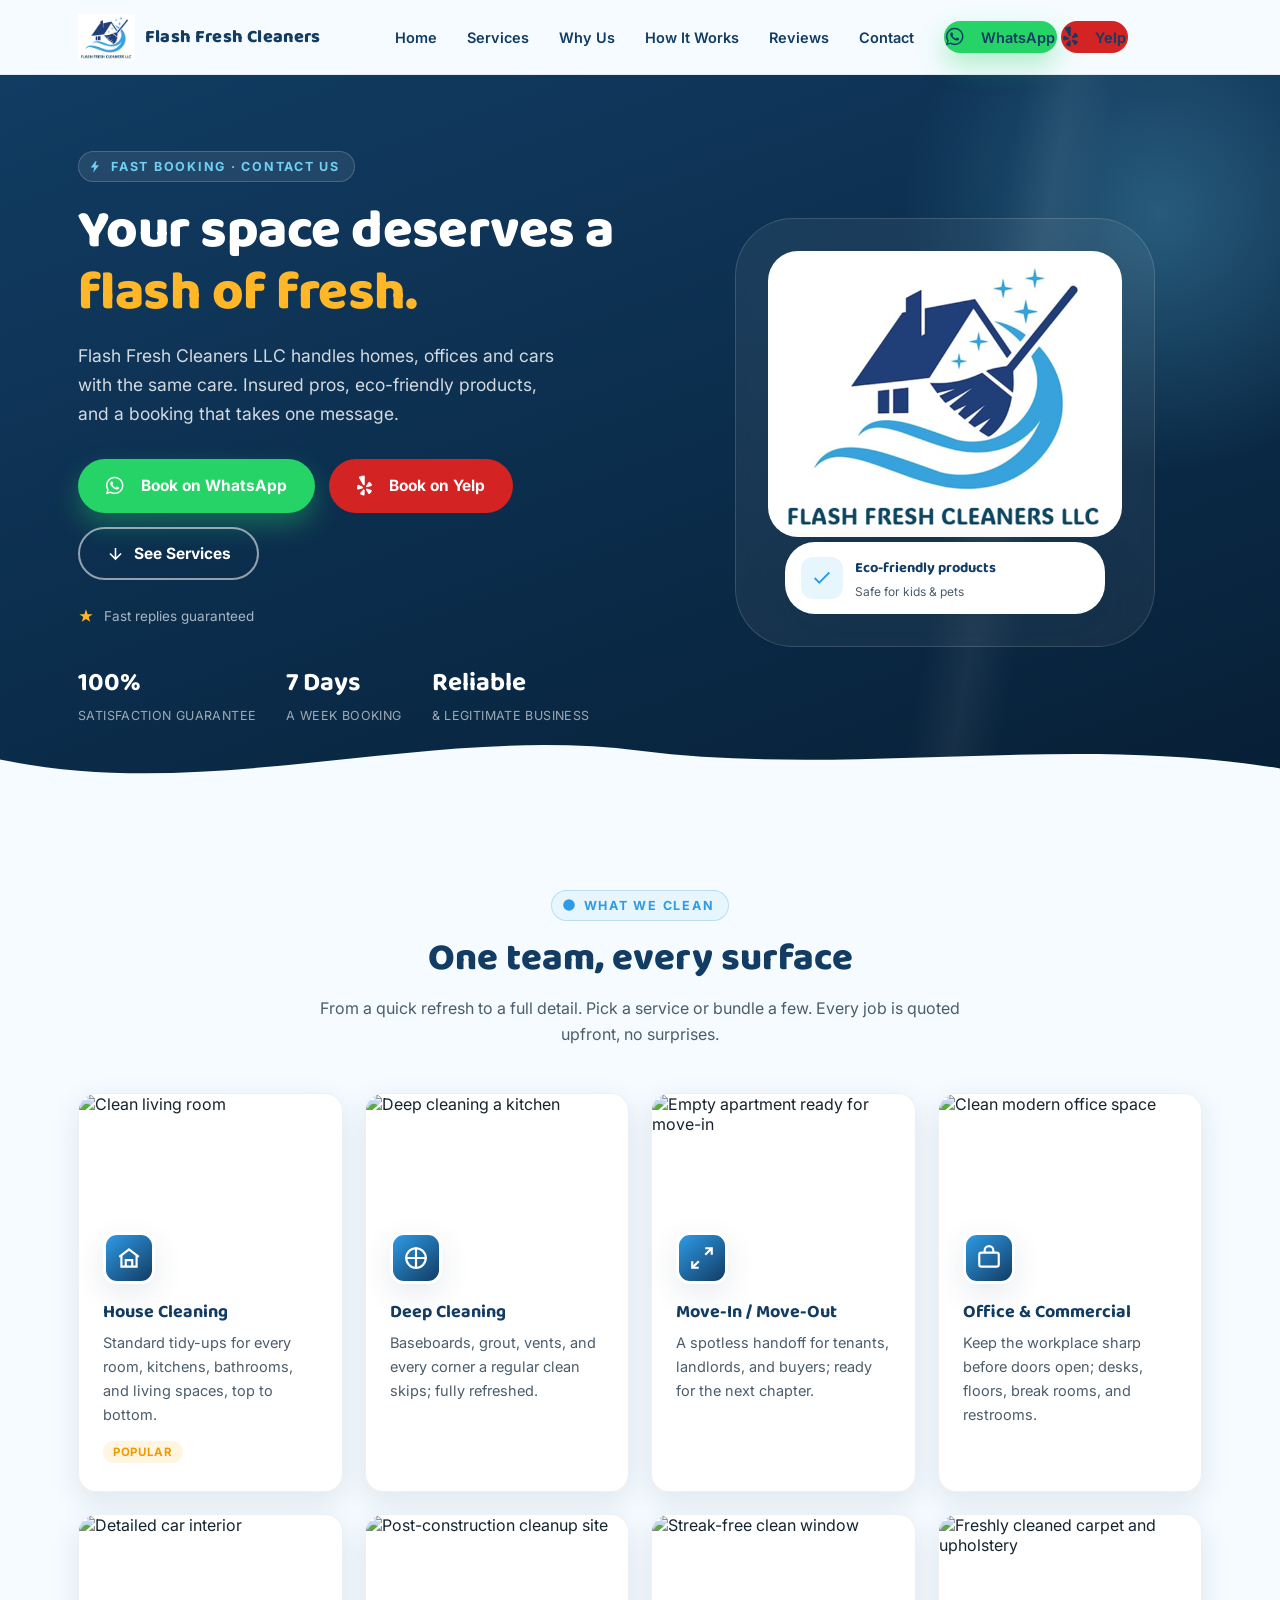
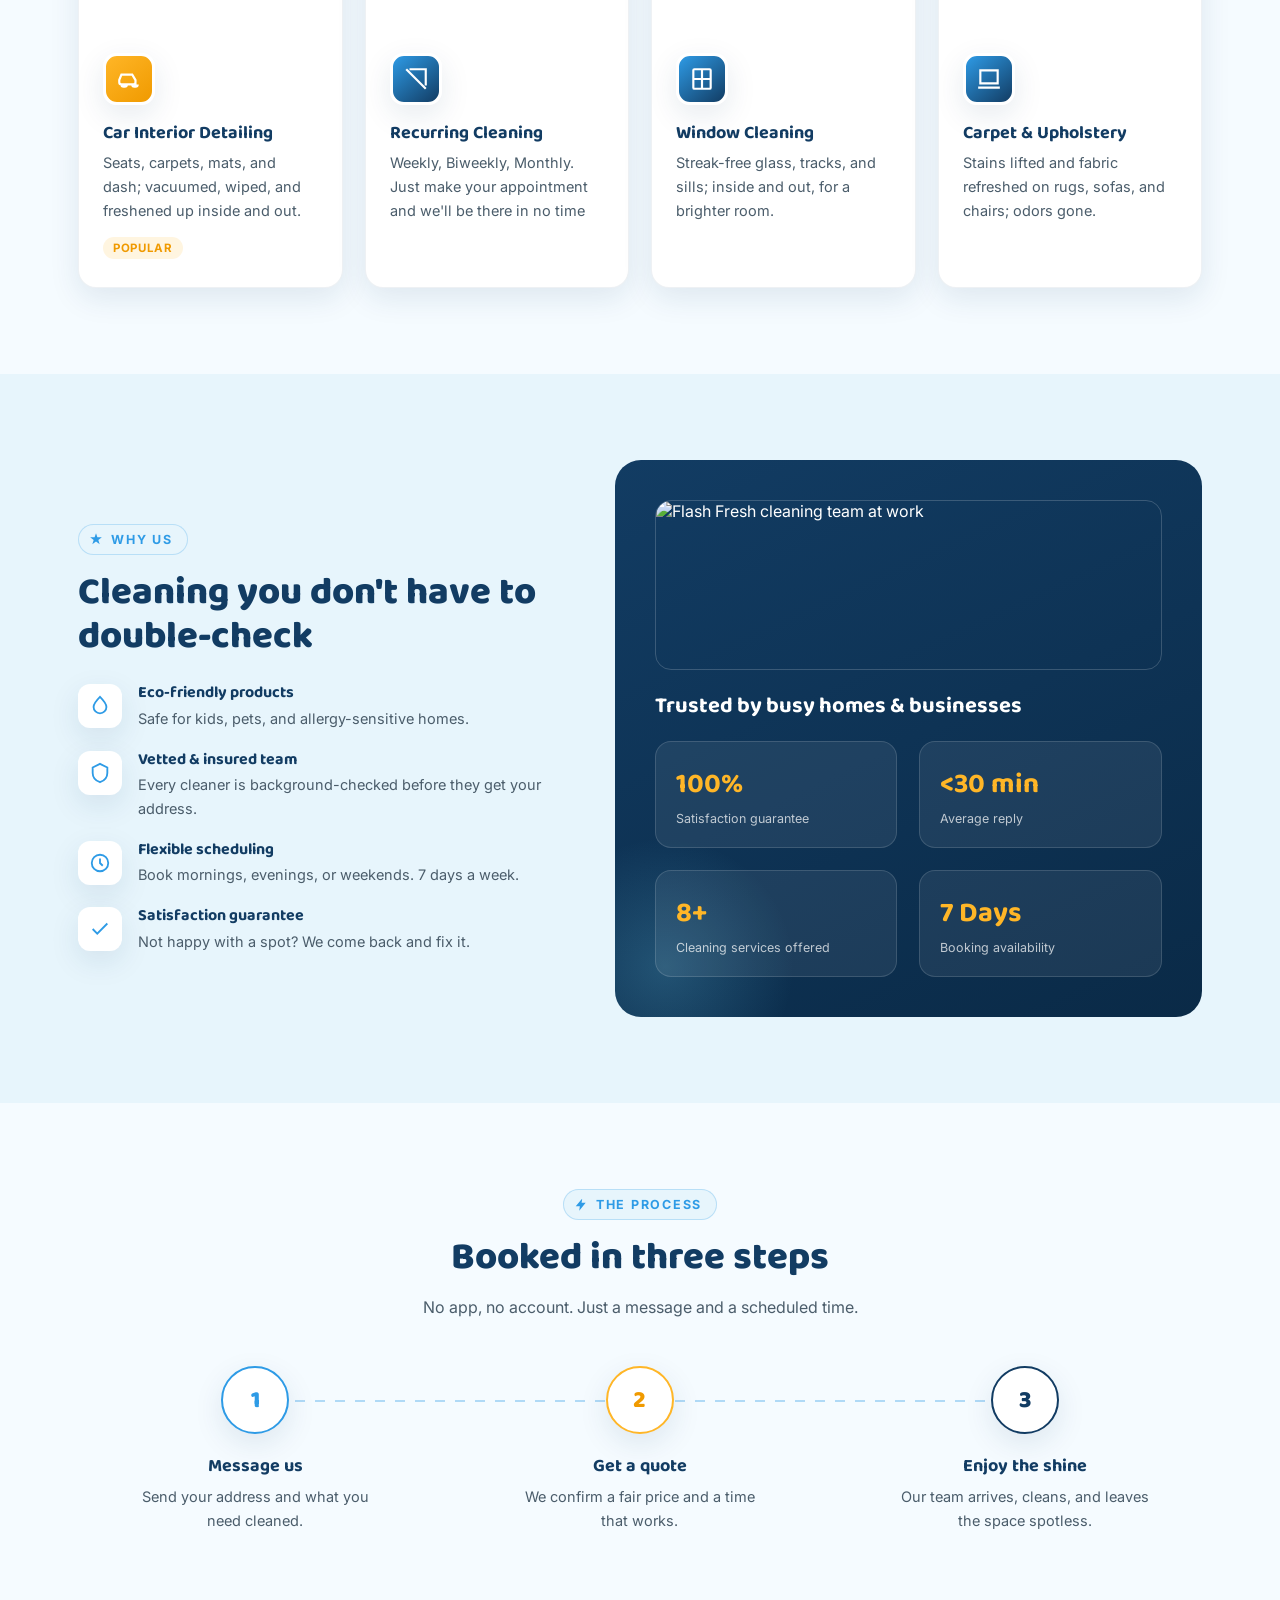
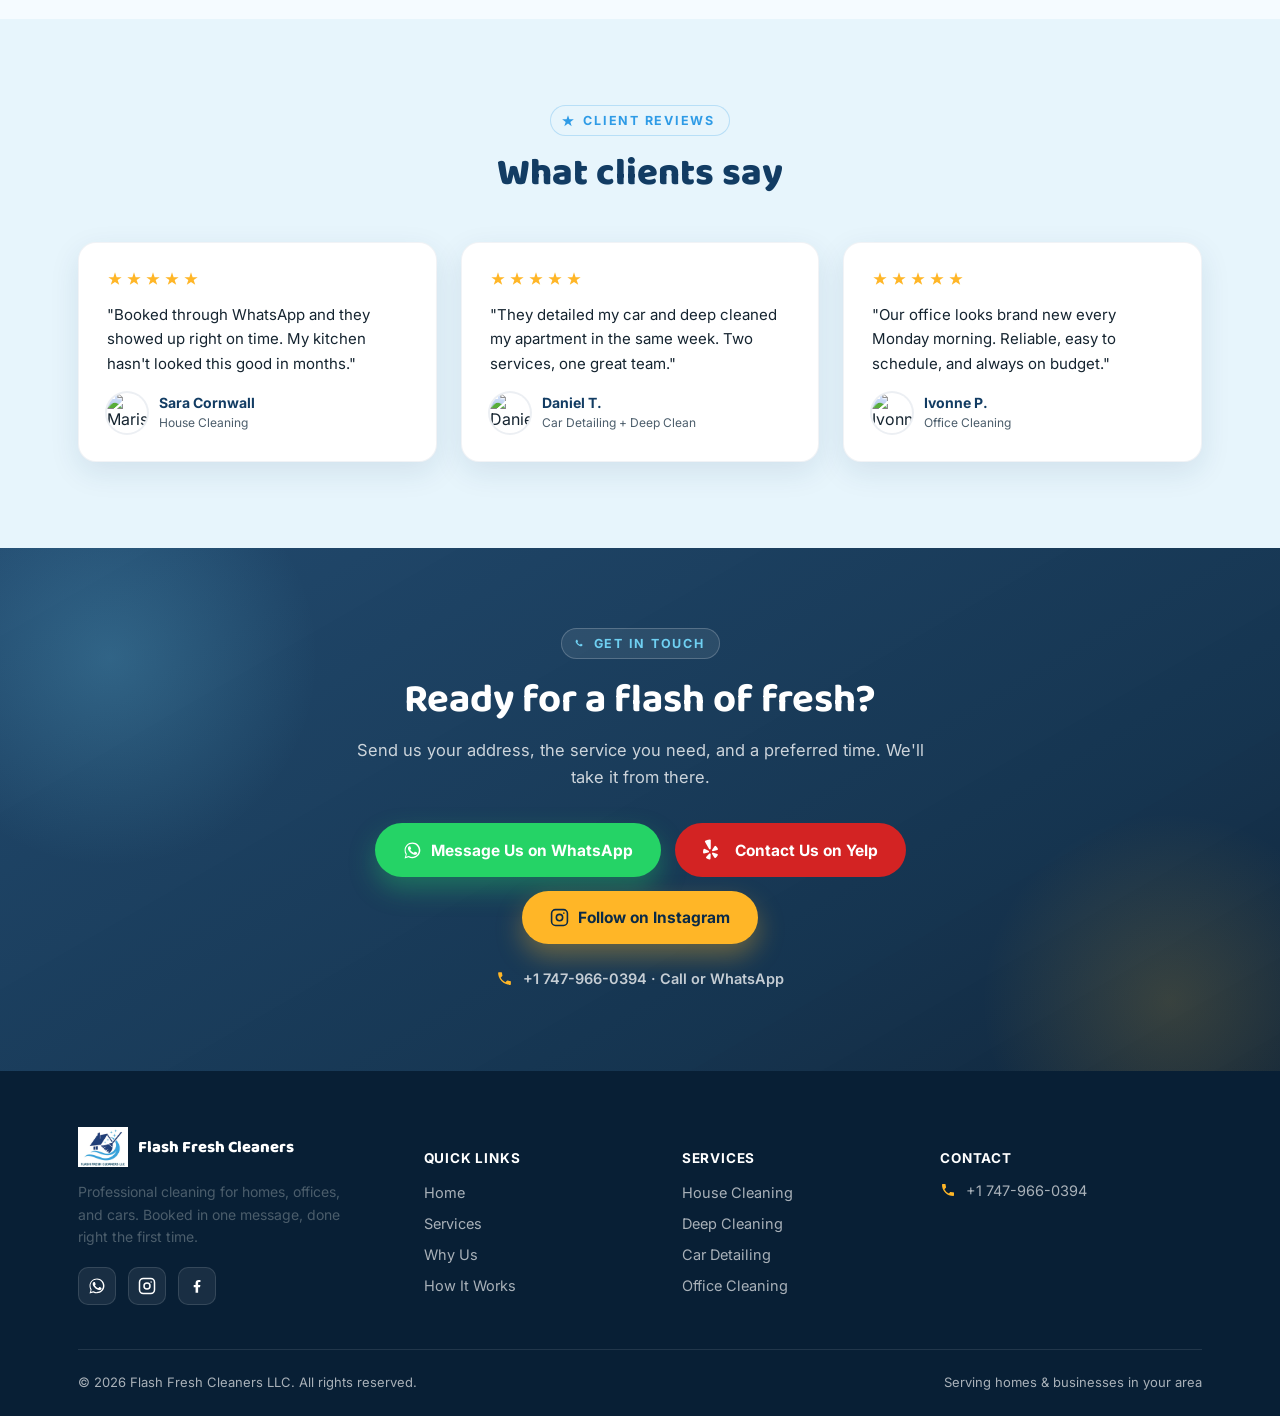
==== index.html @ 7c2d9546 "Commit inicial" ====
<!DOCTYPE html>
<html lang="en">
<head>
<meta charset="UTF-8">
<meta name="viewport" content="width=device-width, initial-scale=1.0">
<title>Flash Fresh Cleaners LLC | Home, Office & Car Cleaning</title>
<meta name="description" content="Flash Fresh Cleaners LLC — professional house, office and car cleaning. Book in one WhatsApp message.">
<link rel="icon" href="images/logo_flashfreshcleaners.png" type="image/png">
<link rel="preconnect" href="https://fonts.googleapis.com">
<link rel="preconnect" href="https://fonts.gstatic.com" crossorigin>
<link rel="stylesheet" href="https://cdnjs.cloudflare.com/ajax/libs/font-awesome/6.7.2/css/all.min.css">
<link href="https://fonts.googleapis.com/css2?family=Baloo+2:wght@500;600;700;800&family=Inter:wght@400;500;600;700&display=swap" rel="stylesheet">
<link rel="stylesheet" href="styles.css">
</head>
<body>

<!-- ============ HEADER ============ -->
<header>
  <nav class="nav">
    <a href="#home" class="brand">
      <img src="images/logo_flashfreshcleaners.png" alt="Flash Fresh Cleaners LLC logo">
      <span>Flash Fresh Cleaners</span>
    </a>

    <input type="checkbox" id="burger" class="burger">

    <ul class="nav-links">
      <li><a href="#home">Home</a></li>
      <li><a href="#services">Services</a></li>
      <li><a href="#why-us">Why Us</a></li>
      <li><a href="#how-it-works">How It Works</a></li>
      <li><a href="#reviews">Reviews</a></li>
      <li><a href="#contact">Contact</a></li>
      <li>
        <a href="https://wa.me/17479660394"
          target="_blank"
          rel="noopener"
          class="btn btn-primary">
            <i class="fa-brands fa-whatsapp"></i>
            WhatsApp
        </a>

        <a href="https://yelp.to/I737U8qRPk"
          target="_blank"
          rel="noopener"
          class="btn btn-yelp">
            <i class="fa-brands fa-yelp"></i>
            Yelp
        </a>
      </li>
    </ul>

    <label for="burger" class="burger-icon"><span></span><span></span><span></span></label>
    <label for="burger" class="nav-overlay"></label>
  </nav>
</header>

<!-- ============ HERO ============ -->
<section class="hero" id="home">
  <div class="hero-flash"></div>
  <div class="wrap hero-grid">
    <div class="hero-copy">
      <span class="eyebrow">
        <svg viewBox="0 0 24 24" fill="currentColor"><path d="M11 2L3 13h6l-2 9 10-13h-6l2-7z"/></svg>
        FAST BOOKING · CONTACT US
      </span>
      <h1>Your space deserves a <span class="accent">flash of fresh.</span></h1>
      <p class="lead">Flash Fresh Cleaners LLC handles homes, offices and cars with the same care.
        Insured pros, eco-friendly products, and a booking that takes one message.</p>

      <div class="hero-actions">
        <a href="https://wa.me/17479660394"
          target="_blank"
          rel="noopener"
          class="btn btn-primary">
            <i class="fa-brands fa-whatsapp"></i>
            Book on WhatsApp
        </a>

        <a href="https://yelp.to/I737U8qRPk"
          target="_blank"
          rel="noopener"
          class="btn btn-yelp">
            <i class="fa-brands fa-yelp"></i>
            Book on Yelp
        </a>
        <a href="#services" class="btn btn-outline">
          <svg viewBox="0 0 24 24" fill="none" stroke="currentColor" stroke-width="2"><path d="M12 5v14M5 12l7 7 7-7"/></svg>
          See Services
        </a>
      </div>

      <div class="hero-note">
        <svg viewBox="0 0 24 24" fill="currentColor"><path d="M12 2l2.4 7.2H22l-6 4.4 2.3 7.2L12 16.4 5.7 20.8 8 13.6 2 9.2h7.6z"/></svg>
        Fast replies guaranteed
      </div>

      <div class="hero-stats">
        <div><strong>100%</strong><span>Satisfaction Guarantee</span></div>
        <div><strong>7 Days</strong><span>A Week Booking</span></div>
        <div><strong>Reliable</strong><span>&amp; Legitimate Business</span></div>
      </div>
    </div>

    <div class="hero-art">
      <div>
        <div class="hero-card">

          <div class="image-wrapper">
            <img src="images/logo_flashfreshcleaners.png" alt="Professional cleaner at work">
          </div>

          <div class="hero-badge">
            <div class="ico">
              <svg viewBox="0 0 24 24" fill="none" stroke="currentColor" stroke-width="2"><path d="M20 6L9 17l-5-5"/></svg>
            </div>
            <div>
              <strong>Eco-friendly products</strong>
              <span>Safe for kids &amp; pets</span>
            </div>
          </div>
        </div>
      </div>
    </div>
  </div>

  <div class="wave-divider">
    <svg viewBox="0 0 1440 90" preserveAspectRatio="none">
      <path d="M0,40 C240,90 480,0 720,30 C960,60 1200,10 1440,50 L1440,90 L0,90 Z" fill="#F5FBFF"/>
    </svg>
  </div>
</section>

<!-- ============ SERVICES ============ -->
<section class="services section-pad" id="services">
  <div class="wrap">
    <div class="section-head">
      <span class="eyebrow">
        <svg viewBox="0 0 24 24" fill="currentColor"><circle cx="12" cy="12" r="10"/></svg>
        WHAT WE CLEAN
      </span>
      <h2>One team, every surface</h2>
      <p>From a quick refresh to a full detail. Pick a service or bundle a few. Every job is quoted upfront, no surprises.</p>
    </div>

    <div class="svc-grid">
      <div class="svc-card">
        <img class="svc-img" src="https://images.pexels.com/photos/5245968/pexels-photo-5245968.jpeg" alt="Clean living room">
        <div class="svc-body">
          <div class="ico"><svg viewBox="0 0 24 24" fill="none" stroke="#fff" stroke-width="2"><path d="M3 11l9-7 9 7"/><path d="M5 10v10h14V10"/><path d="M9 20v-6h6v6"/></svg></div>
          <h3>House Cleaning</h3>
          <p>Standard tidy-ups for every room, kitchens, bathrooms, and living spaces, top to bottom.</p>
          <span class="tag">Popular</span>
        </div>
      </div>

      <div class="svc-card">
        <img class="svc-img" src="https://images.pexels.com/photos/6196691/pexels-photo-6196691.jpeg" alt="Deep cleaning a kitchen">
        <div class="svc-body">
          <div class="ico"><svg viewBox="0 0 24 24" fill="none" stroke="#fff" stroke-width="2"><path d="M12 2v20M2 12h20"/><circle cx="12" cy="12" r="9"/></svg></div>
          <h3>Deep Cleaning</h3>
          <p>Baseboards, grout, vents, and every corner a regular clean skips; fully refreshed.</p>
        </div>
      </div>

      <div class="svc-card">
      <img class="svc-img" src="https://images.pexels.com/photos/36729566/pexels-photo-36729566.jpeg" alt="Empty apartment ready for move-in">
        <div class="svc-body">
          <div class="ico"><svg viewBox="0 0 24 24" fill="none" stroke="#fff" stroke-width="2"><path d="M3 21l6-6M9 21H3v-6"/><path d="M21 3l-6 6M15 3h6v6"/></svg></div>
          <h3>Move-In / Move-Out</h3>
          <p>A spotless handoff for tenants, landlords, and buyers; ready for the next chapter.</p>
        </div>
      </div>

      <div class="svc-card">
        <img class="svc-img" src="https://images.pexels.com/photos/380768/pexels-photo-380768.jpeg" alt="Clean modern office space">
        <div class="svc-body">
          <div class="ico"><svg viewBox="0 0 24 24" fill="none" stroke="#fff" stroke-width="2"><rect x="3" y="7" width="18" height="13" rx="2"/><path d="M8 7V5a4 4 0 018 0v2"/></svg></div>
          <h3>Office &amp; Commercial</h3>
          <p>Keep the workplace sharp before doors open; desks, floors, break rooms, and restrooms.</p>
        </div>
      </div>

      <div class="svc-card featured">
        <img class="svc-img" src="https://images.pexels.com/photos/31389821/pexels-photo-31389821.jpeg" alt="Detailed car interior">
        <div class="svc-body">
          <div class="ico"><svg viewBox="0 0 24 24" fill="none" stroke="#fff" stroke-width="2"><path d="M5 17h14M5 17a2 2 0 01-2-2v-2l2-5h10l3 5v2a2 2 0 01-2 2M5 17a2 2 0 002 2h1a2 2 0 002-2M15 17a2 2 0 002 2h1a2 2 0 002-2"/></svg></div>
          <h3>Car Interior Detailing</h3>
          <p>Seats, carpets, mats, and dash; vacuumed, wiped, and freshened up inside and out.</p>
          <span class="tag">Popular</span>
        </div>
      </div>

      <div class="svc-card">
        <img class="svc-img" src="https://images.unsplash.com/photo-1686178827149-6d55c72d81df?q=80&w=1170&auto=format&fit=crop&ixlib=rb-4.1.0&ixid=M3wxMjA3fDB8MHxwaG90by1wYWdlfHx8fGVufDB8fHx8fA%3D%3D" alt="Post-construction cleanup site">
        <div class="svc-body">
          <div class="ico"><svg viewBox="0 0 24 24" fill="none" stroke="#fff" stroke-width="2"><path d="M3 3l18 18M6 3h15v15"/></svg></div>
          <h3>Recurring Cleaning</h3>
          <p>Weekly, Biweekly, Monthly. Just make your appointment and we'll be there in no time</p>
        </div>
      </div>

      <div class="svc-card">
        <img class="svc-img" src="https://plus.unsplash.com/premium_photo-1663011218145-c1d0c3ba3542?q=80&w=1170&auto=format&fit=crop&ixlib=rb-4.1.0&ixid=M3wxMjA3fDB8MHxwaG90by1wYWdlfHx8fGVufDB8fHx8fA%3D%3D" alt="Streak-free clean window">
        <div class="svc-body">
          <div class="ico"><svg viewBox="0 0 24 24" fill="none" stroke="#fff" stroke-width="2"><rect x="4" y="3" width="16" height="18" rx="1"/><path d="M12 3v18M4 12h16"/></svg></div>
          <h3>Window Cleaning</h3>
          <p>Streak-free glass, tracks, and sills; inside and out, for a brighter room.</p>
        </div>
      </div>

      <div class="svc-card">
        <img class="svc-img" src="https://images.unsplash.com/photo-1527515637462-cff94eecc1ac?q=80&w=1074&auto=format&fit=crop&ixlib=rb-4.1.0&ixid=M3wxMjA3fDB8MHxwaG90by1wYWdlfHx8fGVufDB8fHx8fA%3D%3D" alt="Freshly cleaned carpet and upholstery">
        <div class="svc-body">
          <div class="ico"><svg viewBox="0 0 24 24" fill="none" stroke="#fff" stroke-width="2"><path d="M4 4h16v12H4z"/><path d="M2 20h20"/></svg></div>
          <h3>Carpet &amp; Upholstery</h3>
          <p>Stains lifted and fabric refreshed on rugs, sofas, and chairs; odors gone.</p>
        </div>
      </div>
    </div>
  </div>
</section>

<!-- ============ WHY US ============ -->
<section class="why-us section-pad" id="why-us">
  <div class="wrap why-grid">
    <div class="why-copy">
      <div class="section-head">
        <span class="eyebrow">
          <svg viewBox="0 0 24 24" fill="currentColor"><path d="M12 2l2.4 7.2H22l-6 4.4 2.3 7.2L12 16.4 5.7 20.8 8 13.6 2 9.2h7.6z"/></svg>
          WHY US
        </span>
        <h2>Cleaning you don't have to double-check</h2>
      </div>

      <div class="why-list">
        <div class="why-item">
          <div class="ico"><svg viewBox="0 0 24 24" fill="none" stroke="currentColor" stroke-width="2"><path d="M12 2C8 6 5 9 5 13a7 7 0 0014 0c0-4-3-7-7-11z"/></svg></div>
          <div><h4>Eco-friendly products</h4><p>Safe for kids, pets, and allergy-sensitive homes.</p></div>
        </div>
        <div class="why-item">
          <div class="ico"><svg viewBox="0 0 24 24" fill="none" stroke="currentColor" stroke-width="2"><path d="M12 2l8 4v6c0 5-3.5 8.5-8 10-4.5-1.5-8-5-8-10V6l8-4z"/></svg></div>
          <div><h4>Vetted &amp; insured team</h4><p>Every cleaner is background-checked before they get your address.</p></div>
        </div>
        <div class="why-item">
          <div class="ico"><svg viewBox="0 0 24 24" fill="none" stroke="currentColor" stroke-width="2"><circle cx="12" cy="12" r="9"/><path d="M12 7v5l3 3"/></svg></div>
          <div><h4>Flexible scheduling</h4><p>Book mornings, evenings, or weekends. 7 days a week.</p></div>
        </div>
        <div class="why-item">
          <div class="ico"><svg viewBox="0 0 24 24" fill="none" stroke="currentColor" stroke-width="2"><path d="M20 6L9 17l-5-5"/></svg></div>
          <div><h4>Satisfaction guarantee</h4><p>Not happy with a spot? We come back and fix it.</p></div>
        </div>
      </div>
    </div>

    <div class="why-panel">
      <img class="why-photo" src="https://images.unsplash.com/photo-1580256081112-e49377338b7f?q=80&w=687&auto=format&fit=crop&ixlib=rb-4.1.0&ixid=M3wxMjA3fDB8MHxwaG90by1wYWdlfHx8fGVufDB8fHx8fA%3D%3D" alt="Flash Fresh cleaning team at work">
      <h3>Trusted by busy homes &amp; businesses</h3>
      <div class="why-stats-grid">
        <div><strong>100%</strong><span>Satisfaction guarantee</span></div>
        <div><strong>&lt;30 min</strong><span>Average reply</span></div>
        <div><strong>8+</strong><span>Cleaning services offered</span></div>
        <div><strong>7 Days</strong><span>Booking availability</span></div>
      </div>
    </div>
  </div>
</section>

<!-- ============ HOW IT WORKS ============ -->
<section class="how section-pad" id="how-it-works">
  <div class="wrap">
    <div class="section-head">
      <span class="eyebrow">
        <svg viewBox="0 0 24 24" fill="currentColor"><path d="M13 2L3 14h7l-1 8 11-14h-7l1-6z"/></svg>
        THE PROCESS
      </span>
      <h2>Booked in three steps</h2>
      <p>No app, no account. Just a message and a scheduled time.</p>
    </div>

    <div class="how-grid">
      <div class="how-step">
        <div class="how-num">1</div>
        <h3>Message us</h3>
        <p>Send your address and what you need cleaned.</p>
      </div>
      <div class="how-step">
        <div class="how-num">2</div>
        <h3>Get a quote</h3>
        <p>We confirm a fair price and a time that works.</p>
      </div>
      <div class="how-step">
        <div class="how-num">3</div>
        <h3>Enjoy the shine</h3>
        <p>Our team arrives, cleans, and leaves the space spotless.</p>
      </div>
    </div>
  </div>
</section>

<!-- ============ REVIEWS ============ -->
<section class="reviews section-pad" id="reviews">
  <div class="wrap">
    <div class="section-head">
      <span class="eyebrow">
        <svg viewBox="0 0 24 24" fill="currentColor"><path d="M12 2l2.4 7.2H22l-6 4.4 2.3 7.2L12 16.4 5.7 20.8 8 13.6 2 9.2h7.6z"/></svg>
        CLIENT REVIEWS
      </span>
      <h2>What clients say</h2>
    </div>

    <div class="rev-grid">
      <div class="rev-card">
        <div class="rev-stars">
          <svg viewBox="0 0 24 24" fill="currentColor"><path d="M12 2l2.4 7.2H22l-6 4.4 2.3 7.2L12 16.4 5.7 20.8 8 13.6 2 9.2h7.6z"/></svg>
          <svg viewBox="0 0 24 24" fill="currentColor"><path d="M12 2l2.4 7.2H22l-6 4.4 2.3 7.2L12 16.4 5.7 20.8 8 13.6 2 9.2h7.6z"/></svg>
          <svg viewBox="0 0 24 24" fill="currentColor"><path d="M12 2l2.4 7.2H22l-6 4.4 2.3 7.2L12 16.4 5.7 20.8 8 13.6 2 9.2h7.6z"/></svg>
          <svg viewBox="0 0 24 24" fill="currentColor"><path d="M12 2l2.4 7.2H22l-6 4.4 2.3 7.2L12 16.4 5.7 20.8 8 13.6 2 9.2h7.6z"/></svg>
          <svg viewBox="0 0 24 24" fill="currentColor"><path d="M12 2l2.4 7.2H22l-6 4.4 2.3 7.2L12 16.4 5.7 20.8 8 13.6 2 9.2h7.6z"/></svg>
        </div>
        <p>"Booked through WhatsApp and they showed up right on time. My kitchen hasn't looked this good in months."</p>
        <div class="rev-who">
          <div class="rev-avatar"><img src="https://picsum.photos/seed/flashfresh-avatar-mr/80/80" alt="Marisol R."></div>
          <div><strong>Sara Cornwall</strong><span>House Cleaning</span></div>
        </div>
      </div>

      <div class="rev-card">
        <div class="rev-stars">
          <svg viewBox="0 0 24 24" fill="currentColor"><path d="M12 2l2.4 7.2H22l-6 4.4 2.3 7.2L12 16.4 5.7 20.8 8 13.6 2 9.2h7.6z"/></svg>
          <svg viewBox="0 0 24 24" fill="currentColor"><path d="M12 2l2.4 7.2H22l-6 4.4 2.3 7.2L12 16.4 5.7 20.8 8 13.6 2 9.2h7.6z"/></svg>
          <svg viewBox="0 0 24 24" fill="currentColor"><path d="M12 2l2.4 7.2H22l-6 4.4 2.3 7.2L12 16.4 5.7 20.8 8 13.6 2 9.2h7.6z"/></svg>
          <svg viewBox="0 0 24 24" fill="currentColor"><path d="M12 2l2.4 7.2H22l-6 4.4 2.3 7.2L12 16.4 5.7 20.8 8 13.6 2 9.2h7.6z"/></svg>
          <svg viewBox="0 0 24 24" fill="currentColor"><path d="M12 2l2.4 7.2H22l-6 4.4 2.3 7.2L12 16.4 5.7 20.8 8 13.6 2 9.2h7.6z"/></svg>
        </div>
        <p>"They detailed my car and deep cleaned my apartment in the same week. Two services, one great team."</p>
        <div class="rev-who">
          <div class="rev-avatar"><img src="https://picsum.photos/seed/flashfresh-avatar-dt/80/80" alt="Daniel T."></div>
          <div><strong>Daniel T.</strong><span>Car Detailing + Deep Clean</span></div>
        </div>
      </div>

      <div class="rev-card">
        <div class="rev-stars">
          <svg viewBox="0 0 24 24" fill="currentColor"><path d="M12 2l2.4 7.2H22l-6 4.4 2.3 7.2L12 16.4 5.7 20.8 8 13.6 2 9.2h7.6z"/></svg>
          <svg viewBox="0 0 24 24" fill="currentColor"><path d="M12 2l2.4 7.2H22l-6 4.4 2.3 7.2L12 16.4 5.7 20.8 8 13.6 2 9.2h7.6z"/></svg>
          <svg viewBox="0 0 24 24" fill="currentColor"><path d="M12 2l2.4 7.2H22l-6 4.4 2.3 7.2L12 16.4 5.7 20.8 8 13.6 2 9.2h7.6z"/></svg>
          <svg viewBox="0 0 24 24" fill="currentColor"><path d="M12 2l2.4 7.2H22l-6 4.4 2.3 7.2L12 16.4 5.7 20.8 8 13.6 2 9.2h7.6z"/></svg>
          <svg viewBox="0 0 24 24" fill="currentColor"><path d="M12 2l2.4 7.2H22l-6 4.4 2.3 7.2L12 16.4 5.7 20.8 8 13.6 2 9.2h7.6z"/></svg>
        </div>
        <p>"Our office looks brand new every Monday morning. Reliable, easy to schedule, and always on budget."</p>
        <div class="rev-who">
          <div class="rev-avatar"><img src="https://picsum.photos/seed/flashfresh-avatar-ip/80/80" alt="Ivonne P."></div>
          <div><strong>Ivonne P.</strong><span>Office Cleaning</span></div>
        </div>
      </div>
    </div>
  </div>
</section>

<!-- ============ CONTACT / CTA ============ -->
<section class="cta" id="contact">
  <div class="wrap cta-inner">
    <span class="eyebrow">
      <svg viewBox="0 0 24 24" fill="currentColor"><path d="M17.47 14.38c-.29-.15-1.72-.85-1.99-.95-.27-.1-.46-.15-.66.15-.2.29-.76.95-.93 1.14-.17.2-.34.22-.63.07-.29-.15-1.22-.45-2.33-1.44-.86-.77-1.44-1.71-1.61-2-.17-.29-.02-.45.13-.6.13-.13.29-.34.44-.51.15-.17.2-.29.29-.49.1-.2.05-.37-.02-.51-.07-.15-.66-1.59-.9-2.18-.24-.57-.48-.5-.66-.51h-.56c-.2 0-.51.07-.78.37-.27.29-1.02 1-1.02 2.43 0 1.43 1.04 2.82 1.19 3.01.15.2 2.05 3.13 4.96 4.39.69.3 1.23.48 1.65.61.69.22 1.32.19 1.82.11.55-.08 1.72-.7 1.96-1.38.24-.68.24-1.26.17-1.38-.07-.13-.26-.2-.55-.34z"/></svg>
      GET IN TOUCH
    </span>
    <h2>Ready for a flash of fresh?</h2>
    <p>Send us your address, the service you need, and a preferred time. We'll take it from there.</p>

    <div class="cta-actions">
      <a href="https://wa.me/17479660394" target="_blank" rel="noopener" class="btn btn-primary">
        <svg viewBox="0 0 24 24" fill="currentColor"><path d="M17.47 14.38c-.29-.15-1.72-.85-1.99-.95-.27-.1-.46-.15-.66.15-.2.29-.76.95-.93 1.14-.17.2-.34.22-.63.07-.29-.15-1.22-.45-2.33-1.44-.86-.77-1.44-1.71-1.61-2-.17-.29-.02-.45.13-.6.13-.13.29-.34.44-.51.15-.17.2-.29.29-.49.1-.2.05-.37-.02-.51-.07-.15-.66-1.59-.9-2.18-.24-.57-.48-.5-.66-.51h-.56c-.2 0-.51.07-.78.37-.27.29-1.02 1-1.02 2.43 0 1.43 1.04 2.82 1.19 3.01.15.2 2.05 3.13 4.96 4.39.69.3 1.23.48 1.65.61.69.22 1.32.19 1.82.11.55-.08 1.72-.7 1.96-1.38.24-.68.24-1.26.17-1.38-.07-.13-.26-.2-.55-.34z"/><path d="M12.02 2C6.5 2 2.02 6.48 2.02 12c0 1.85.5 3.63 1.44 5.2L2 22l4.94-1.44c1.5.82 3.2 1.25 4.98 1.25 5.52 0 10-4.48 10-10S17.54 2 12.02 2zm0 18.29c-1.6 0-3.16-.43-4.52-1.24l-.32-.19-3.3.96.98-3.28-.21-.34a8.27 8.27 0 0 1-1.32-4.5c0-4.59 3.73-8.32 8.32-8.32s8.32 3.73 8.32 8.32-3.73 8.29-8.32 8.29z"/></svg>
        Message Us on WhatsApp
      </a>
      <a href="https://yelp.to/I737U8qRPk"
          target="_blank"
          rel="noopener"
          class="btn btn-yelp"><i class="fa-brands fa-yelp"></i>
        Contact Us on Yelp
      </a>
      <a href="https://www.instagram.com/flash_fresh_cleaners_" target="_blank" rel="noopener" class="btn btn-amber">
        <svg viewBox="0 0 24 24" fill="none" stroke="currentColor" stroke-width="2"><rect x="2" y="2" width="20" height="20" rx="5"/><circle cx="12" cy="12" r="4"/><circle cx="17.5" cy="6.5" r="1" fill="currentColor" stroke="none"/></svg>
        Follow on Instagram
      </a>
    </div>

    <div class="cta-phone">
      <svg viewBox="0 0 24 24" fill="currentColor"><path d="M6.62 10.79a15.05 15.05 0 006.59 6.59l2.2-2.2a1 1 0 011.01-.24 11.36 11.36 0 003.57.57 1 1 0 011 1V20a1 1 0 01-1 1A17 17 0 013 4a1 1 0 011-1h3.5a1 1 0 011 1 11.36 11.36 0 00.57 3.57 1 1 0 01-.24 1.01l-2.21 2.21z"/></svg>
      +1 747-966-0394 · Call or WhatsApp
    </div>
  </div>
</section>

<!-- ============ FOOTER ============ -->
<footer>
  <div class="wrap">

    

    <div class="foot-grid">
      <div>
        <a href="#home" class="foot-brand">
          <img src="images/logo_flashfreshcleaners.png" alt="Flash Fresh Cleaners LLC logo">
          <span>Flash Fresh Cleaners</span>
        </a>
        <p class="foot-desc">Professional cleaning for homes, offices, and cars. Booked in one message, done right the first time.</p>
        <div class="foot-social">
          <a href="https://wa.me/17479660394" target="_blank" rel="noopener" aria-label="WhatsApp">
            <svg viewBox="0 0 24 24" fill="currentColor"><path d="M17.47 14.38c-.29-.15-1.72-.85-1.99-.95-.27-.1-.46-.15-.66.15-.2.29-.76.95-.93 1.14-.17.2-.34.22-.63.07-.29-.15-1.22-.45-2.33-1.44-.86-.77-1.44-1.71-1.61-2-.17-.29-.02-.45.13-.6.13-.13.29-.34.44-.51.15-.17.2-.29.29-.49.1-.2.05-.37-.02-.51-.07-.15-.66-1.59-.9-2.18-.24-.57-.48-.5-.66-.51h-.56c-.2 0-.51.07-.78.37-.27.29-1.02 1-1.02 2.43 0 1.43 1.04 2.82 1.19 3.01.15.2 2.05 3.13 4.96 4.39.69.3 1.23.48 1.65.61.69.22 1.32.19 1.82.11.55-.08 1.72-.7 1.96-1.38.24-.68.24-1.26.17-1.38-.07-.13-.26-.2-.55-.34z"/><path d="M12.02 2C6.5 2 2.02 6.48 2.02 12c0 1.85.5 3.63 1.44 5.2L2 22l4.94-1.44c1.5.82 3.2 1.25 4.98 1.25 5.52 0 10-4.48 10-10S17.54 2 12.02 2zm0 18.29c-1.6 0-3.16-.43-4.52-1.24l-.32-.19-3.3.96.98-3.28-.21-.34a8.27 8.27 0 0 1-1.32-4.5c0-4.59 3.73-8.32 8.32-8.32s8.32 3.73 8.32 8.32-3.73 8.29-8.32 8.29z"/></svg>
          </a>
          <a href="https://www.instagram.com/flash_fresh_cleaners_" target="_blank" rel="noopener" aria-label="Instagram">
            <svg viewBox="0 0 24 24" fill="none" stroke="currentColor" stroke-width="2"><rect x="2" y="2" width="20" height="20" rx="5"/><circle cx="12" cy="12" r="4"/><circle cx="17.5" cy="6.5" r="1" fill="currentColor" stroke="none"/></svg>
          </a>
          <a href="https://www.facebook.com/people/Flash-fresh-cleaners-company/61579070356581/" target="_blank" rel="noopener" aria-label="Facebook">
            <svg viewBox="0 0 24 24" fill="currentColor"><path d="M13.5 21v-7.5H16l.5-3H13.5V8.2c0-.87.24-1.46 1.5-1.46H16.6V4.14C16.3 4.1 15.3 4 14.1 4c-2.4 0-4 1.46-4 4.16V10.5H7.6v3H10.1V21h3.4z"/></svg>
          </a>
        </div>
      </div>

      <div class="foot-col">
        <h5>Quick Links</h5>
        <ul>
          <li><a href="#home">Home</a></li>
          <li><a href="#services">Services</a></li>
          <li><a href="#why-us">Why Us</a></li>
          <li><a href="#how-it-works">How It Works</a></li>
        </ul>
      </div>

      <div class="foot-col">
        <h5>Services</h5>
        <ul>
          <li><a href="#services">House Cleaning</a></li>
          <li><a href="#services">Deep Cleaning</a></li>
          <li><a href="#services">Car Detailing</a></li>
          <li><a href="#services">Office Cleaning</a></li>
        </ul>
      </div>

      <div class="foot-col">
        <h5>Contact</h5>
        <ul>
          <li class="foot-contact-item">
            <svg viewBox="0 0 24 24" fill="currentColor"><path d="M6.62 10.79a15.05 15.05 0 006.59 6.59l2.2-2.2a1 1 0 011.01-.24 11.36 11.36 0 003.57.57 1 1 0 011 1V20a1 1 0 01-1 1A17 17 0 013 4a1 1 0 011-1h3.5a1 1 0 011 1 11.36 11.36 0 00.57 3.57 1 1 0 01-.24 1.01l-2.21 2.21z"/></svg>
            +1 747-966-0394
          </li>
          
        </ul>
      </div>
    </div>

    <div class="foot-bottom">
      <span>© 2026 Flash Fresh Cleaners LLC. All rights reserved.</span>
      <span>Serving homes &amp; businesses in your area</span>
    </div>
  </div>
</footer>

</body>
</html>
---- styles.css ----
:root{
  --navy:#123C63;
  --navy-deep:#0A2A47;
  --blue:#2E9BE6;
  --blue-light:#6FD0F2;
  --foam:#F5FBFF;
  --mist:#E7F5FC;
  --ink:#152430;
  --ink-soft:#4B5D6B;
  --amber:#FFB627;
  --amber-deep:#F09A00;
  --white:#FFFFFF;
  --wa-green:#25D366;
  --radius:18px;
  --radius-sm:10px;
  --shadow:0 10px 30px rgba(18,60,99,0.10);
  --shadow-strong:0 18px 46px rgba(10,42,71,0.18);
  --max:1180px;
}

*{box-sizing:border-box;}
html{scroll-behavior:smooth;}
body{
  margin:0;
  font-family:'Inter',sans-serif;
  color:var(--ink);
  background:var(--foam);
  -webkit-font-smoothing:antialiased;
  overflow-x:hidden;
}
img{max-width:100%;display:block;}
a{text-decoration:none;color:inherit;}
ul{list-style:none;margin:0;padding:0;}
h1,h2,h3,h4{
  font-family:'Baloo 2',sans-serif;
  margin:0;
  color:var(--navy);
  line-height:1.15;
}
p{margin:0;line-height:1.65;color:var(--ink-soft);}
section{position:relative;}
.wrap{max-width:var(--max);margin:0 auto;padding:0 28px;}
.eyebrow{
  display:inline-flex;
  align-items:center;
  gap:8px;
  font-family:'Inter',sans-serif;
  font-weight:700;
  font-size:12.5px;
  letter-spacing:0.14em;
  text-transform:uppercase;
  color:var(--blue);
  background:var(--mist);
  border:1px solid rgba(46,155,230,0.25);
  padding:7px 14px 7px 10px;
  border-radius:999px;
}
.eyebrow svg{width:14px;height:14px;flex-shrink:0;}

/* Buttons */
.btn{
  display:inline-flex;
  align-items:center;
  justify-content:center;
  gap:9px;
  font-family:'Inter',sans-serif;
  font-weight:700;
  font-size:15.5px;
  padding:15px 26px;
  border-radius:999px;
  cursor:pointer;
  border:2px solid transparent;
  transition:transform .18s ease, box-shadow .18s ease, background .18s ease, color .18s ease;
  white-space:nowrap;
}
.btn svg{width:19px;height:19px;flex-shrink:0;}
.btn:hover{transform:translateY(-2px);}
.btn-primary{
  background:var(--wa-green);
  color:#fff;
  box-shadow:0 12px 26px rgba(37,211,102,0.35);
}
.btn-primary:hover{box-shadow:0 16px 32px rgba(37,211,102,0.45);}
.btn-outline{
  background:transparent;
  border-color:rgba(255,255,255,0.55);
  color:#fff;
}
.btn-outline:hover{background:rgba(255,255,255,0.12);}
.btn-navy{
  background:var(--navy);
  color:#fff;
  box-shadow:0 12px 26px rgba(18,60,99,0.28);
}
.btn-navy:hover{background:var(--navy-deep);}
.btn-amber{
  background:var(--amber);
  color:var(--navy-deep);
  box-shadow:0 12px 26px rgba(255,182,39,0.35);
}
.btn-amber:hover{background:var(--amber-deep);}

/* Wave divider */
.wave-divider{display:block;width:100%;line-height:0;}
.wave-divider svg{width:100%;height:auto;display:block;}

/* Header */
header{
  position:sticky;top:0;z-index:100;
  background:rgba(245,251,255,0.9);
  backdrop-filter:blur(10px);
  border-bottom:1px solid rgba(18,60,99,0.08);
}
.nav{
  display:flex;align-items:center;justify-content:space-between;
  padding:14px 28px;max-width:var(--max);margin:0 auto;
}
.brand{display:flex;align-items:center;gap:10px;}
.brand img{height:46px;width:auto;}
.brand span{font-family:'Baloo 2',sans-serif;font-weight:800;font-size:18px;color:var(--navy);letter-spacing:0.01em;}
.nav-links{display:flex;align-items:center;gap:30px;}
.nav-links a{
  font-weight:600;font-size:14.5px;color:var(--navy);
  position:relative;padding:4px 0;
}
.nav-links a::after{
  content:"";position:absolute;left:0;bottom:-3px;width:0;height:2px;
  background:var(--blue);transition:width .2s ease;
}
.nav-links a:hover::after{width:100%;}
.nav-cta{display:flex;align-items:center;gap:14px;}
.nav-cta .btn{padding:11px 20px;font-size:14px;}
.burger{display:none;}
.burger-icon{display:none;}

@media (max-width:900px){
  .nav-links{
    position:fixed;inset:0 0 0 auto;top:0;
    width:min(78vw,320px);height:100vh;
    background:var(--navy);
    flex-direction:column;align-items:flex-start;
    padding:96px 32px 32px;gap:26px;
    transform:translateX(100%);
    transition:transform .32s ease;
    box-shadow:-20px 0 50px rgba(0,0,0,0.25);
  }
  .nav-links a{color:#fff;font-size:17px;}
  .nav-links a::after{background:var(--amber);}
  .burger:checked ~ .nav-links{transform:translateX(0);}
  .burger-icon{
    display:flex;flex-direction:column;justify-content:center;gap:5px;
    width:42px;height:42px;border-radius:12px;background:var(--navy);
    cursor:pointer;z-index:200;padding:0 10px;
  }
  .burger-icon span{width:100%;height:2.5px;background:#fff;border-radius:2px;transition:.25s;}
  .burger:checked ~ .burger-icon span:nth-child(1){transform:translateY(7.5px) rotate(45deg);}
  .burger:checked ~ .burger-icon span:nth-child(2){opacity:0;}
  .burger:checked ~ .burger-icon span:nth-child(3){transform:translateY(-7.5px) rotate(-45deg);}
  .nav-overlay{
    display:none;position:fixed;inset:0;background:rgba(10,42,71,0.45);z-index:90;
  }
  .burger:checked ~ .nav-overlay{display:block;}
  .nav-cta .btn-outline-navy{display:none;}
}
@media (min-width:901px){
  .burger, .burger-icon{display:none;}
}

/* Hero */
.hero{
  background:linear-gradient(160deg, var(--navy) 0%, var(--navy-deep) 62%, #081F35 100%);
  position:relative;overflow:hidden;
  padding:76px 0 0;
}
.hero::before{
  content:"";position:absolute;top:-120px;right:-140px;width:520px;height:520px;
  background:radial-gradient(circle, rgba(111,208,242,0.28) 0%, rgba(111,208,242,0) 70%);
  pointer-events:none;
}
.hero-flash{
  position:absolute;top:0;right:8%;width:340px;height:100%;
  background:linear-gradient(100deg, transparent 40%, rgba(255,255,255,0.06) 50%, transparent 60%);
  pointer-events:none;
}
.hero-grid{
  display:grid;grid-template-columns:1.05fr 0.95fr;gap:40px;align-items:center;
  position:relative;z-index:2;
}
.hero-copy .eyebrow{background:rgba(255,255,255,0.08);border-color:rgba(255,255,255,0.18);color:var(--blue-light);}
.hero-copy h1{
  color:#fff;font-size:clamp(34px,4.6vw,54px);font-weight:800;margin-top:18px;letter-spacing:-0.01em;
}
.hero-copy h1 .accent{color:var(--amber);}
.hero-copy p.lead{
  color:rgba(255,255,255,0.82);font-size:17.5px;max-width:480px;margin-top:18px;
}
.hero-actions{display:flex;flex-wrap:wrap;gap:14px;margin-top:30px;}
.hero-note{display:flex;align-items:center;gap:10px;margin-top:28px;color:rgba(255,255,255,0.65);font-size:13.5px;}
.hero-note svg{width:16px;height:16px;color:var(--amber);flex-shrink:0;}
.hero-stats{display:flex;gap:30px;margin-top:38px;flex-wrap:wrap;}
.hero-stats div strong{display:block;font-family:'Baloo 2',sans-serif;font-size:26px;color:#fff;}
.hero-stats div span{font-size:12.5px;color:rgba(255,255,255,0.6);letter-spacing:.03em;text-transform:uppercase;}

.hero-art{position:relative;z-index:2;display:flex;align-items:center;justify-content:center;padding:50px 0 60px;}
.hero-card{
    background: rgba(255,255,255,.06);
    border:1px solid rgba(255,255,255,.14);
    border-radius:58px;
    backdrop-filter:blur(6px);

    max-width:420px;
    width:100%;

    padding:32px;

    display:flex;
    flex-direction:column;
    align-items:center;
    gap:5px;

    overflow:hidden;
}

.image-wrapper{
    border-radius:30px;
    overflow:hidden;
}

.image-wrapper img{
    display:block;
    width:100%;
}

.hero-card img{
    .hero-card img{
    width:100%;
    height:320px;
    object-fit:contain;
    border-radius:28px;
    overflow:hidden;
}
}

.hero-badge{
    width:100%;
    max-width:320px;

    display:flex;
    align-items:center;
    gap:12px;

    background:#fff;
    border-radius:30px;
    padding:14px 16px;

    box-shadow:var(--shadow-strong);

    margin:0;
}
.hero-badge .ico{
  width:42px;height:42px;border-radius:12px;background:var(--mist);
  display:flex;align-items:center;justify-content:center;flex-shrink:0;
}
.hero-badge .ico svg{width:22px;height:22px;color:var(--blue);}
.hero-badge strong{display:block;font-family:'Baloo 2';font-size:14.5px;color:var(--navy);}
.hero-badge span{font-size:12px;color:var(--ink-soft);}

@media (max-width:900px){
  .hero-grid{grid-template-columns:1fr;text-align:left;}
  .hero-art{padding-bottom:70px;order:-1;}
  .hero{padding-top:50px;}
}

/* Section heading */
.section-head{max-width:640px;margin:0 auto 46px;text-align:center;}
.section-head .eyebrow{margin-bottom:16px;}
.section-head h2{font-size:clamp(28px,3.4vw,38px);font-weight:800;}
.section-head p{margin-top:14px;font-size:16px;}
.section-pad{padding:86px 0;}

.btn-yelp{
    background:#d32323;
    color:#fff;
}

.btn-yelp:hover{
    background:#b81d1d;
}

.btn i{
    margin-right:8px;
    font-size:20px;
}



/* Services */
.services{background:var(--foam);}
.svc-grid{
  display:grid;grid-template-columns:repeat(4,1fr);gap:22px;
}
.svc-card{
  background:#fff;border-radius:var(--radius);overflow:hidden;
  border:1px solid rgba(18,60,99,0.07);
  box-shadow:var(--shadow);
  transition:transform .22s ease, box-shadow .22s ease, border-color .22s ease;
}
.svc-card:hover{transform:translateY(-6px);box-shadow:var(--shadow-strong);border-color:rgba(46,155,230,0.25);}
.svc-img{width:100%;height:160px;object-fit:cover;display:block;}
.svc-body{padding:22px 24px 28px;}
.svc-card .ico{
  width:52px;height:52px;border-radius:14px;
  background:linear-gradient(140deg, var(--blue) 0%, var(--navy) 100%);
  display:flex;align-items:center;justify-content:center;margin-bottom:18px;
  margin-top:-44px;position:relative;z-index:1;
  border:3px solid #fff;box-shadow:var(--shadow);
}
.svc-card.featured .ico{background:linear-gradient(140deg, var(--amber) 0%, var(--amber-deep) 100%);}
.svc-card .ico svg{width:26px;height:26px;color:#fff;}
.svc-card h3{font-size:18px;margin-bottom:8px;}
.svc-card p{font-size:14.5px;}
.svc-card .tag{
  display:inline-block;margin-top:14px;font-size:11.5px;font-weight:700;letter-spacing:.06em;
  text-transform:uppercase;color:var(--amber-deep);background:rgba(255,182,39,0.14);
  padding:4px 10px;border-radius:999px;
}

@media (max-width:1024px){.svc-grid{grid-template-columns:repeat(2,1fr);}}
@media (max-width:560px){.svc-grid{grid-template-columns:1fr;} .section-pad{padding:60px 0;}}

/* Why us */
.why-us{background:var(--mist);}
.why-grid{display:grid;grid-template-columns:0.9fr 1.1fr;gap:56px;align-items:center;}
.why-copy .section-head{text-align:left;margin:0 0 26px;}
.why-list{display:flex;flex-direction:column;gap:20px;}
.why-item{display:flex;gap:16px;align-items:flex-start;}
.why-item .ico{
  width:44px;height:44px;border-radius:12px;background:#fff;flex-shrink:0;
  display:flex;align-items:center;justify-content:center;box-shadow:var(--shadow);
}
.why-item .ico svg{width:22px;height:22px;color:var(--blue);}
.why-item h4{font-size:16px;margin-bottom:4px;}
.why-item p{font-size:14.5px;}

.why-panel{
  background:linear-gradient(155deg, var(--navy) 0%, var(--navy-deep) 100%);
  border-radius:26px;padding:40px;color:#fff;position:relative;overflow:hidden;
}
.why-panel::before{
  content:"";position:absolute;bottom:-80px;left:-80px;width:260px;height:260px;
  background:radial-gradient(circle, rgba(111,208,242,0.22) 0%, transparent 70%);
}
.why-photo{
  width:100%;height:170px;object-fit:cover;border-radius:16px;
  margin-bottom:24px;position:relative;display:block;
  border:1px solid rgba(255,255,255,0.18);
}
.why-panel h3{color:#fff;font-size:22px;margin-bottom:22px;position:relative;}
.why-stats-grid{display:grid;grid-template-columns:1fr 1fr;gap:22px;position:relative;}
.why-stats-grid div{background:rgba(255,255,255,0.07);border:1px solid rgba(255,255,255,0.14);border-radius:16px;padding:20px;}
.why-stats-grid strong{display:block;font-family:'Baloo 2';font-size:28px;color:var(--amber);}
.why-stats-grid span{font-size:12.5px;color:rgba(255,255,255,0.72);}

@media (max-width:900px){
  .why-grid{grid-template-columns:1fr;}
  .why-copy .section-head{text-align:left;}
}

/* How it works */
.how{
  background:
    linear-gradient(180deg, rgba(245,251,255,0.95) 0%, rgba(245,251,255,0.95) 100%),
    url('https://picsum.photos/seed/flashfresh-howitworks/1600/900') center/cover no-repeat;
}
.how-grid{display:grid;grid-template-columns:repeat(3,1fr);gap:30px;position:relative;}
.how-grid::before{
  content:"";position:absolute;top:34px;left:14%;right:14%;height:2px;
  background:repeating-linear-gradient(90deg, rgba(46,155,230,0.35) 0 10px, transparent 10px 20px);
  z-index:0;
}
.how-step{position:relative;z-index:1;text-align:center;padding:0 14px;}
.how-num{
  width:68px;height:68px;border-radius:50%;margin:0 auto 22px;
  background:#fff;border:2px solid var(--blue);color:var(--blue);
  display:flex;align-items:center;justify-content:center;
  font-family:'Baloo 2';font-weight:800;font-size:24px;
  box-shadow:var(--shadow);
}
.how-step:nth-child(2) .how-num{border-color:var(--amber);color:var(--amber-deep);}
.how-step:nth-child(3) .how-num{border-color:var(--navy);color:var(--navy);}
.how-step h3{font-size:18px;margin-bottom:8px;}
.how-step p{font-size:14.5px;max-width:260px;margin:0 auto;}

@media (max-width:800px){
  .how-grid{grid-template-columns:1fr;gap:44px;}
  .how-grid::before{display:none;}
}

/* Reviews */
.reviews{background:var(--mist);}
.rev-grid{display:grid;grid-template-columns:repeat(3,1fr);gap:24px;}
.rev-card{
  background:#fff;border-radius:var(--radius);padding:28px;
  box-shadow:var(--shadow);border:1px solid rgba(18,60,99,0.06);
  display:flex;flex-direction:column;gap:16px;
}
.rev-stars{display:flex;gap:3px;}
.rev-stars svg{width:16px;height:16px;color:var(--amber);}
.rev-card p{font-size:15px;color:var(--ink);}
.rev-who{display:flex;align-items:center;gap:12px;margin-top:auto;}
.rev-avatar{
  width:40px;height:40px;border-radius:50%;overflow:hidden;flex-shrink:0;
  box-shadow:0 0 0 2px rgba(18,60,99,0.08);
}
.rev-avatar img{width:100%;height:100%;object-fit:cover;display:block;}
.rev-who strong{display:block;font-size:14px;color:var(--navy);}
.rev-who span{font-size:12px;color:var(--ink-soft);}

@media (max-width:900px){.rev-grid{grid-template-columns:1fr;}}

/* Contact CTA */
.cta{
  background:
    linear-gradient(150deg, rgba(18,60,99,0.93) 0%, rgba(10,42,71,0.95) 70%, rgba(8,31,53,0.97) 100%),
    url('https://plus.unsplash.com/premium_photo-1679920025550-75324e59680f?q=80&w=1169&auto=format&fit=crop&ixlib=rb-4.1.0&ixid=M3wxMjA3fDB8MHxwaG90by1wYWdlfHx8fGVufDB8fHx8fA%3D%3D') center/cover no-repeat;
  position:relative;overflow:hidden;padding:80px 0;
}
.cta::before{
  content:"";position:absolute;top:-100px;left:-100px;width:420px;height:420px;
  background:radial-gradient(circle, rgba(111,208,242,0.22) 0%, transparent 70%);
}
.cta::after{
  content:"";position:absolute;bottom:-120px;right:-80px;width:380px;height:380px;
  background:radial-gradient(circle, rgba(255,182,39,0.16) 0%, transparent 70%);
}
.cta-inner{position:relative;z-index:2;text-align:center;max-width:640px;margin:0 auto;}
.cta-inner .eyebrow{background:rgba(255,255,255,0.08);border-color:rgba(255,255,255,0.2);color:var(--blue-light);}
.cta-inner h2{color:#fff;font-size:clamp(28px,4vw,40px);margin-top:18px;}
.cta-inner p{color:rgba(255,255,255,0.78);margin-top:14px;font-size:16.5px;}
.cta-actions{display:flex;flex-wrap:wrap;gap:14px;justify-content:center;margin-top:32px;}
.cta-phone{
  display:inline-flex;align-items:center;gap:10px;margin-top:26px;
  color:rgba(255,255,255,0.75);font-size:14.5px;font-weight:600;
}
.cta-phone svg{width:17px;height:17px;color:var(--amber);}

/* Footer */
footer{background:#081F35;padding:56px 0 26px;color:rgba(255,255,255,0.65);}
.foot-grid{display:grid;grid-template-columns:1.4fr 1fr 1fr 1.2fr;gap:40px;}
.foot-brand{display:flex;align-items:center;gap:10px;margin-bottom:14px;}
.foot-brand img{height:40px;width:auto;}
.foot-brand span{font-family:'Baloo 2';font-weight:800;font-size:16.5px;color:#fff;}
.foot-col h5{color:#fff;font-family:'Inter';font-size:13.5px;letter-spacing:.06em;text-transform:uppercase;margin-bottom:16px;}
.foot-col ul{display:flex;flex-direction:column;gap:11px;}
.foot-col a{font-size:14.5px;transition:color .2s;}
.foot-col a:hover{color:var(--blue-light);}
.foot-desc{font-size:14px;max-width:280px;line-height:1.6;}
.foot-social{display:flex;gap:12px;margin-top:18px;}
.foot-social a{
  width:38px;height:38px;border-radius:10px;background:rgba(255,255,255,0.07);
  display:flex;align-items:center;justify-content:center;border:1px solid rgba(255,255,255,0.12);
  transition:background .2s;
}
.foot-social a:hover{background:var(--blue);}
.foot-social svg{width:18px;height:18px;color:#fff;}
.foot-contact-item{display:flex;align-items:center;gap:10px;font-size:14.5px;}
.foot-contact-item svg{width:16px;height:16px;color:var(--amber);flex-shrink:0;}
.foot-bottom{
  margin-top:44px;padding-top:24px;border-top:1px solid rgba(255,255,255,0.1);
  display:flex;justify-content:space-between;align-items:center;flex-wrap:wrap;gap:12px;
  font-size:13px;
}


.footer-info{
    display:grid;
    grid-template-columns:repeat(2,1fr);
    gap:80px;

    padding-bottom:55px;
    margin-bottom:55px;

    border-bottom:1px solid rgba(255,255,255,.1);
}

.footer-info-box h4{
    color:#fff;
    font-family:'Baloo 2';
    font-size:2rem;
    margin-bottom:32px;
}

.footer-info-box p{
    color:rgba(255,255,255,.75);
    line-height:1.9;
    font-size:16px;
    margin-bottom:8px;
}

.footer-divider{
    width:70px;
    height:2px;
    background:rgba(255,255,255,.35);
    margin:28px 0;
}

.footer-info-box a{
    display:block;
    color:#fff;
    text-decoration:none;
    margin-bottom:14px;
    transition:.25s;
}

.footer-info-box a:hover{
    color:var(--blue-light);
}

.footer-social-large{
    display:flex;
    gap:18px;
    margin-top:35px;
}

.footer-social-large a{
    width:48px;
    height:48px;

    display:flex;
    justify-content:center;
    align-items:center;

    border-radius:12px;

    background:rgba(255,255,255,.08);

    font-size:22px;

    transition:.25s;
}

.footer-social-large a:hover{
    background:var(--blue);
    transform:translateY(-3px);
}

@media (max-width:768px){

    .footer-info{
        grid-template-columns:1fr;
        gap:50px;
    }

}

@media (max-width:900px){
  .foot-grid{grid-template-columns:1fr 1fr;}
}
@media (max-width:560px){
  .foot-grid{grid-template-columns:1fr;gap:32px;}
  .foot-bottom{flex-direction:column;text-align:center;}
}
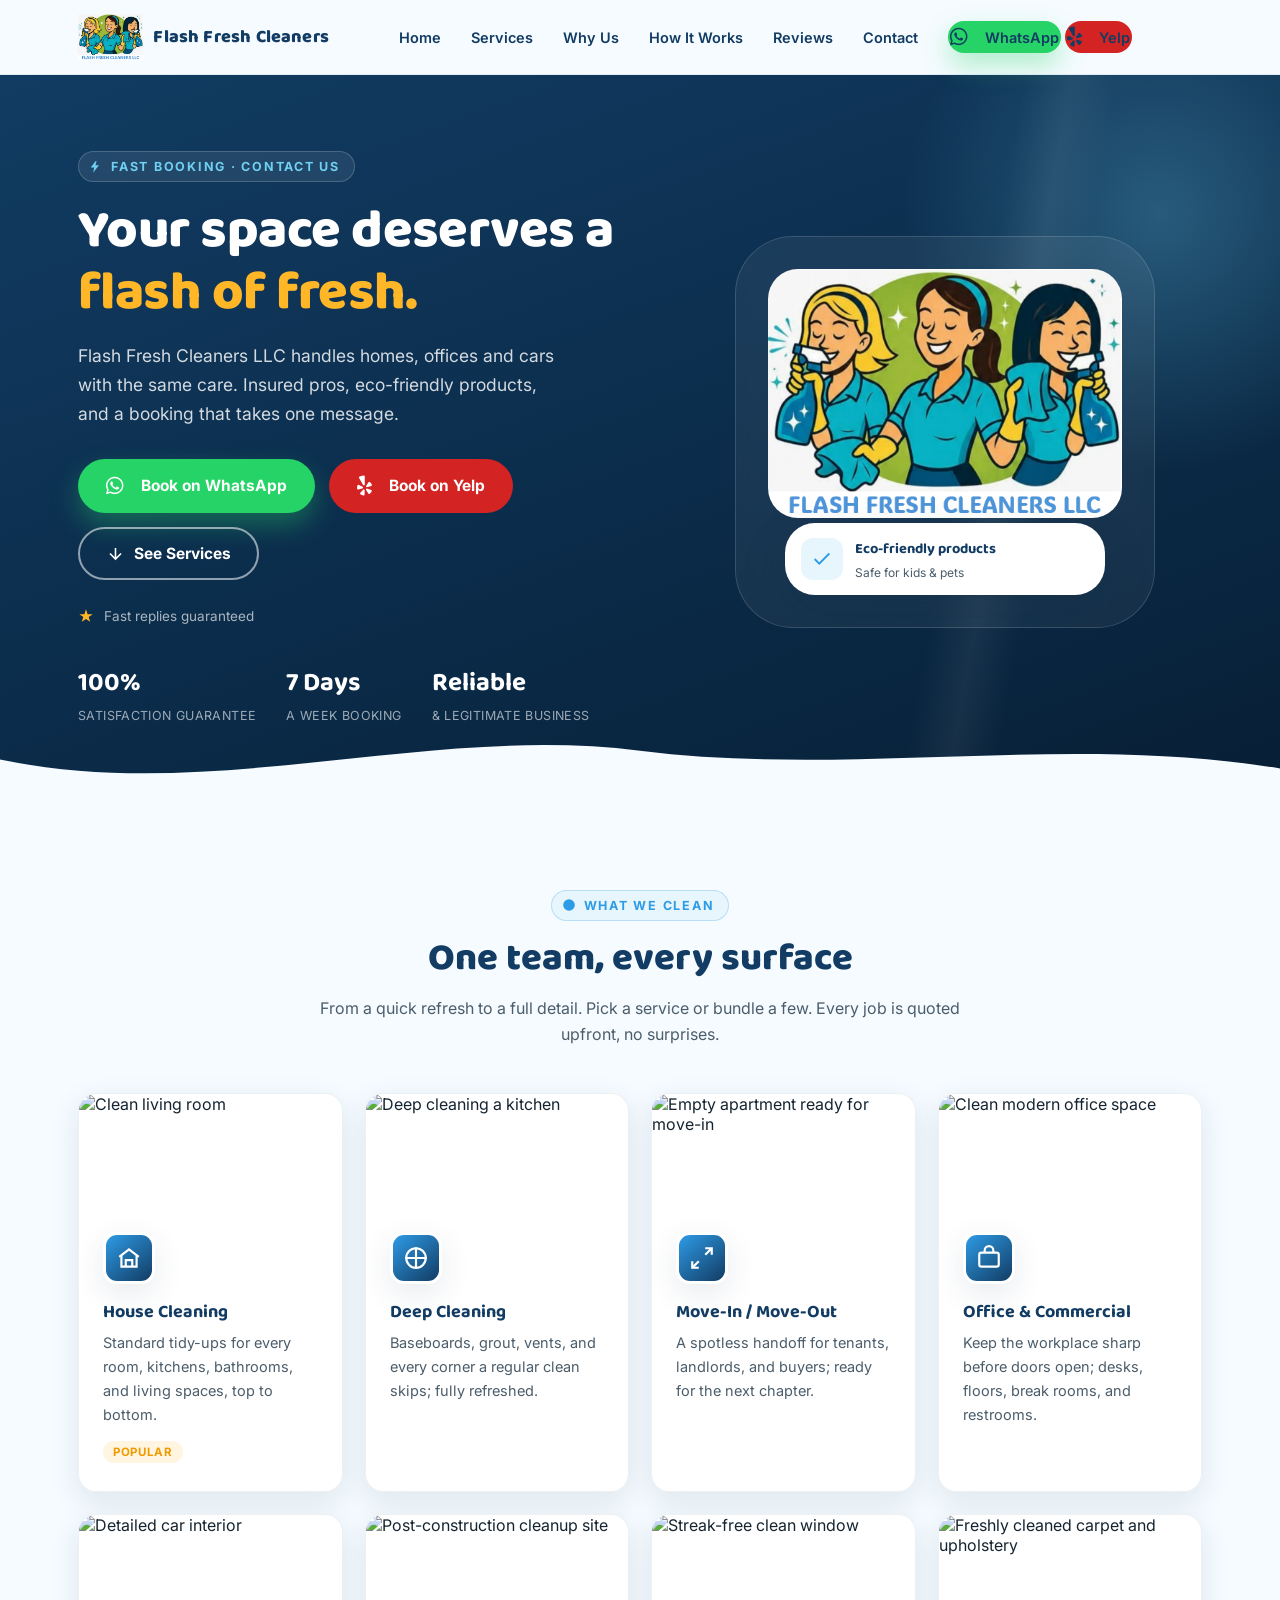
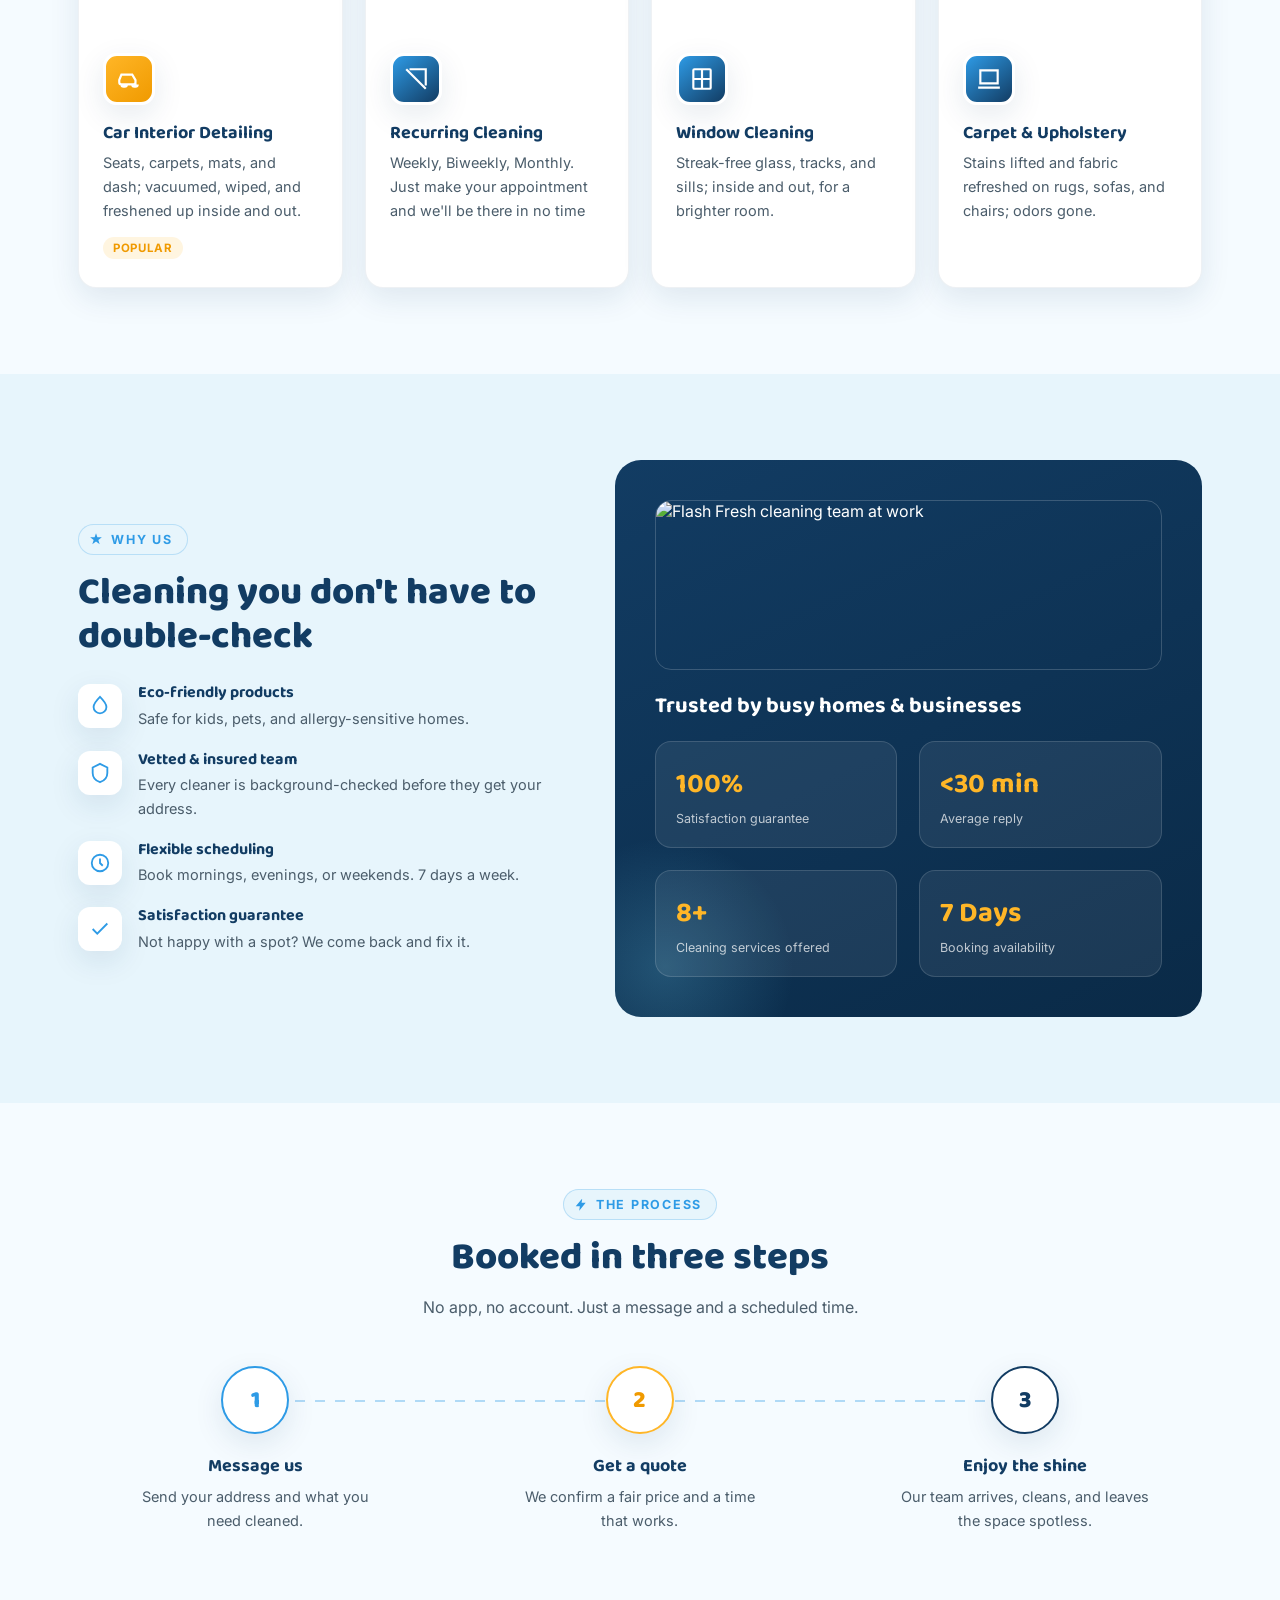
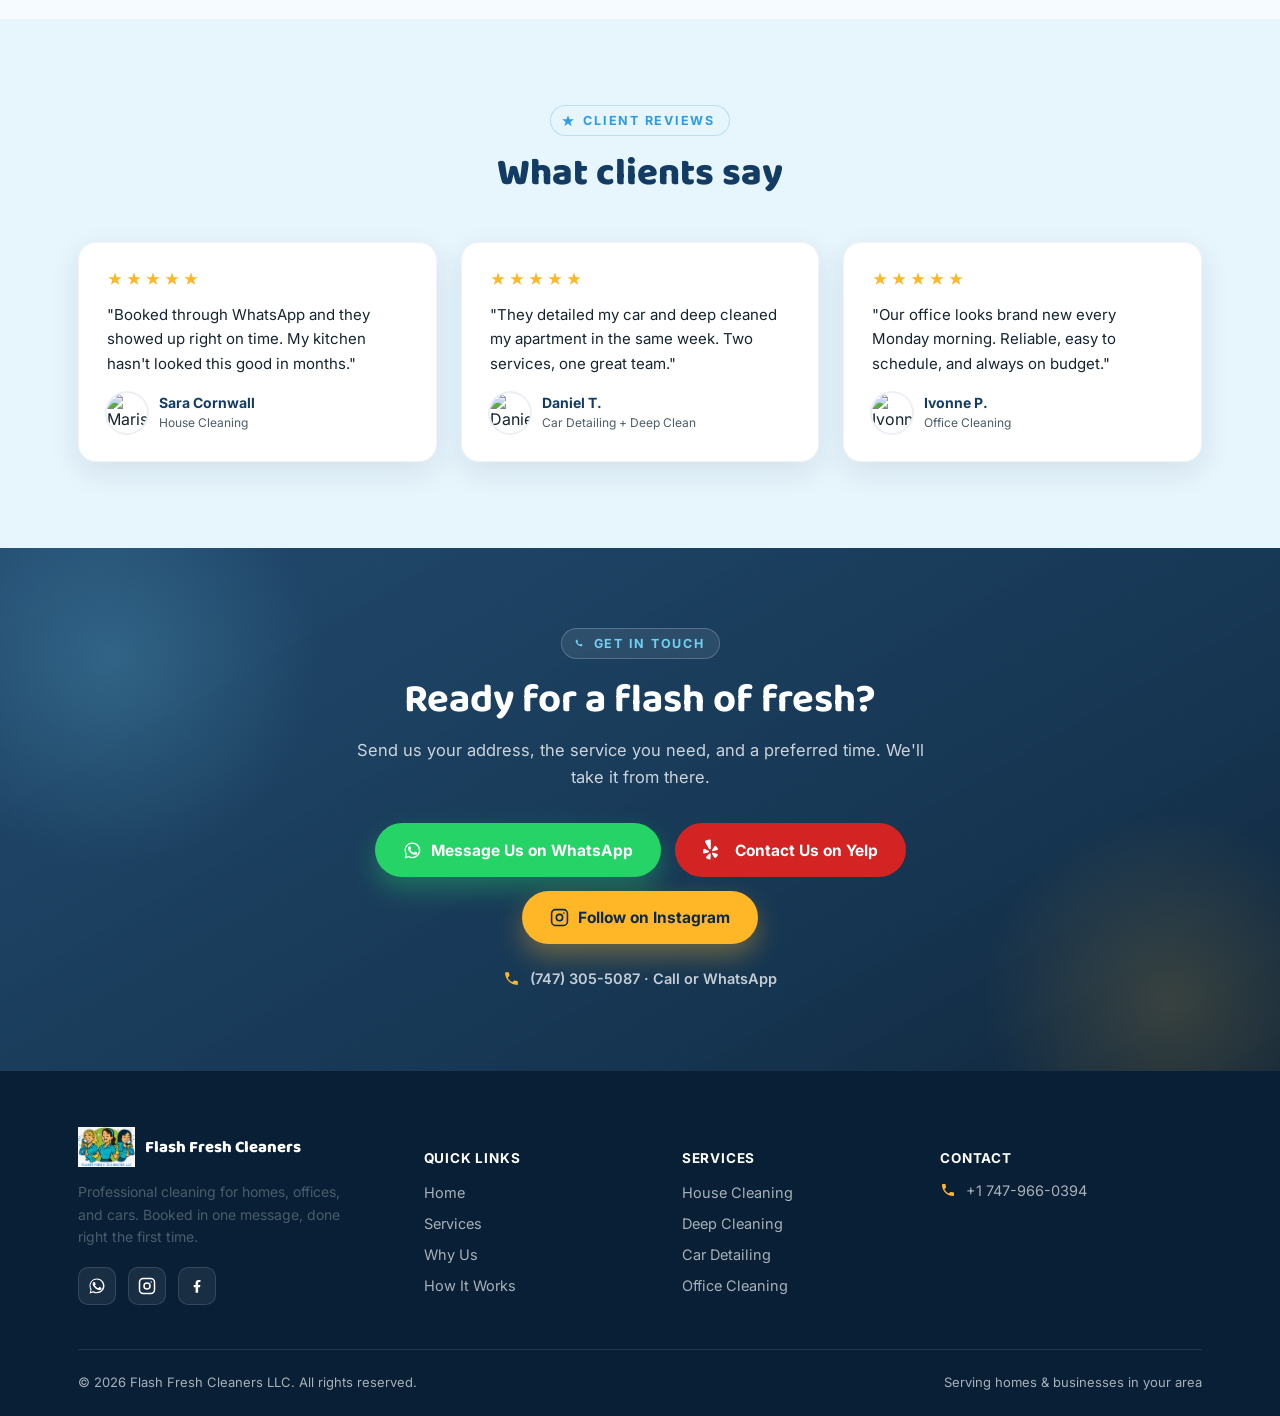
==== commit 0ce7d953: "Cambios logo" ====
--- a/index.html
+++ b/index.html
@@ -32,7 +32,7 @@
       <li><a href="#reviews">Reviews</a></li>
       <li><a href="#contact">Contact</a></li>
       <li>
-        <a href="https://wa.me/17479660394"
+        <a href="https://wa.me/17473055087"
           target="_blank"
           rel="noopener"
           class="btn btn-primary">
@@ -69,7 +69,7 @@
         Insured pros, eco-friendly products, and a booking that takes one message.</p>
 
       <div class="hero-actions">
-        <a href="https://wa.me/17479660394"
+        <a href="https://wa.me/17473055087"
           target="_blank"
           rel="noopener"
           class="btn btn-primary">
@@ -369,7 +369,7 @@
     <p>Send us your address, the service you need, and a preferred time. We'll take it from there.</p>
 
     <div class="cta-actions">
-      <a href="https://wa.me/17479660394" target="_blank" rel="noopener" class="btn btn-primary">
+      <a href="https://wa.me/17473055087" target="_blank" rel="noopener" class="btn btn-primary">
         <svg viewBox="0 0 24 24" fill="currentColor"><path d="M17.47 14.38c-.29-.15-1.72-.85-1.99-.95-.27-.1-.46-.15-.66.15-.2.29-.76.95-.93 1.14-.17.2-.34.22-.63.07-.29-.15-1.22-.45-2.33-1.44-.86-.77-1.44-1.71-1.61-2-.17-.29-.02-.45.13-.6.13-.13.29-.34.44-.51.15-.17.2-.29.29-.49.1-.2.05-.37-.02-.51-.07-.15-.66-1.59-.9-2.18-.24-.57-.48-.5-.66-.51h-.56c-.2 0-.51.07-.78.37-.27.29-1.02 1-1.02 2.43 0 1.43 1.04 2.82 1.19 3.01.15.2 2.05 3.13 4.96 4.39.69.3 1.23.48 1.65.61.69.22 1.32.19 1.82.11.55-.08 1.72-.7 1.96-1.38.24-.68.24-1.26.17-1.38-.07-.13-.26-.2-.55-.34z"/><path d="M12.02 2C6.5 2 2.02 6.48 2.02 12c0 1.85.5 3.63 1.44 5.2L2 22l4.94-1.44c1.5.82 3.2 1.25 4.98 1.25 5.52 0 10-4.48 10-10S17.54 2 12.02 2zm0 18.29c-1.6 0-3.16-.43-4.52-1.24l-.32-.19-3.3.96.98-3.28-.21-.34a8.27 8.27 0 0 1-1.32-4.5c0-4.59 3.73-8.32 8.32-8.32s8.32 3.73 8.32 8.32-3.73 8.29-8.32 8.29z"/></svg>
         Message Us on WhatsApp
       </a>
@@ -387,7 +387,7 @@
 
     <div class="cta-phone">
       <svg viewBox="0 0 24 24" fill="currentColor"><path d="M6.62 10.79a15.05 15.05 0 006.59 6.59l2.2-2.2a1 1 0 011.01-.24 11.36 11.36 0 003.57.57 1 1 0 011 1V20a1 1 0 01-1 1A17 17 0 013 4a1 1 0 011-1h3.5a1 1 0 011 1 11.36 11.36 0 00.57 3.57 1 1 0 01-.24 1.01l-2.21 2.21z"/></svg>
-      +1 747-966-0394 · Call or WhatsApp
+     (747) 305-5087  · Call or WhatsApp
     </div>
   </div>
 </section>
@@ -406,7 +406,7 @@
         </a>
         <p class="foot-desc">Professional cleaning for homes, offices, and cars. Booked in one message, done right the first time.</p>
         <div class="foot-social">
-          <a href="https://wa.me/17479660394" target="_blank" rel="noopener" aria-label="WhatsApp">
+          <a href="https://wa.me/17473055087" target="_blank" rel="noopener" aria-label="WhatsApp">
             <svg viewBox="0 0 24 24" fill="currentColor"><path d="M17.47 14.38c-.29-.15-1.72-.85-1.99-.95-.27-.1-.46-.15-.66.15-.2.29-.76.95-.93 1.14-.17.2-.34.22-.63.07-.29-.15-1.22-.45-2.33-1.44-.86-.77-1.44-1.71-1.61-2-.17-.29-.02-.45.13-.6.13-.13.29-.34.44-.51.15-.17.2-.29.29-.49.1-.2.05-.37-.02-.51-.07-.15-.66-1.59-.9-2.18-.24-.57-.48-.5-.66-.51h-.56c-.2 0-.51.07-.78.37-.27.29-1.02 1-1.02 2.43 0 1.43 1.04 2.82 1.19 3.01.15.2 2.05 3.13 4.96 4.39.69.3 1.23.48 1.65.61.69.22 1.32.19 1.82.11.55-.08 1.72-.7 1.96-1.38.24-.68.24-1.26.17-1.38-.07-.13-.26-.2-.55-.34z"/><path d="M12.02 2C6.5 2 2.02 6.48 2.02 12c0 1.85.5 3.63 1.44 5.2L2 22l4.94-1.44c1.5.82 3.2 1.25 4.98 1.25 5.52 0 10-4.48 10-10S17.54 2 12.02 2zm0 18.29c-1.6 0-3.16-.43-4.52-1.24l-.32-.19-3.3.96.98-3.28-.21-.34a8.27 8.27 0 0 1-1.32-4.5c0-4.59 3.73-8.32 8.32-8.32s8.32 3.73 8.32 8.32-3.73 8.29-8.32 8.29z"/></svg>
           </a>
           <a href="https://www.instagram.com/flash_fresh_cleaners_" target="_blank" rel="noopener" aria-label="Instagram">
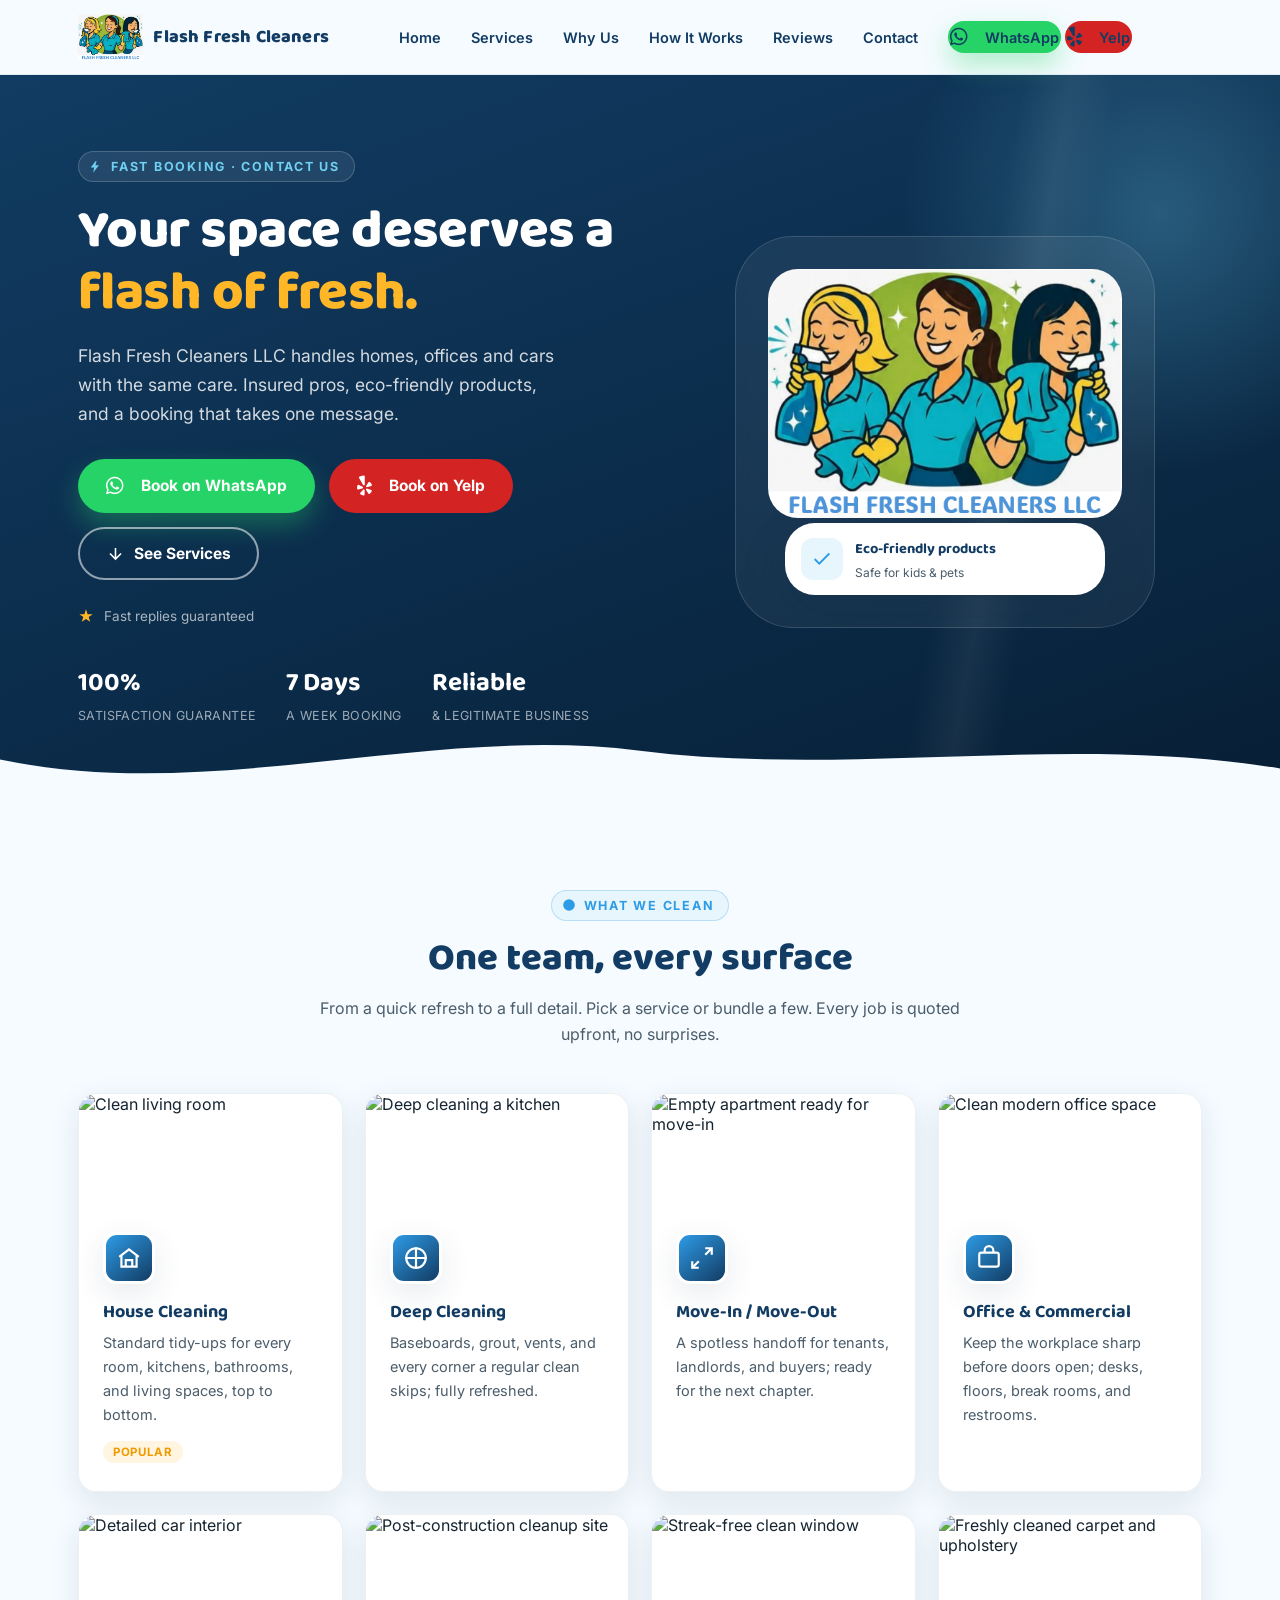
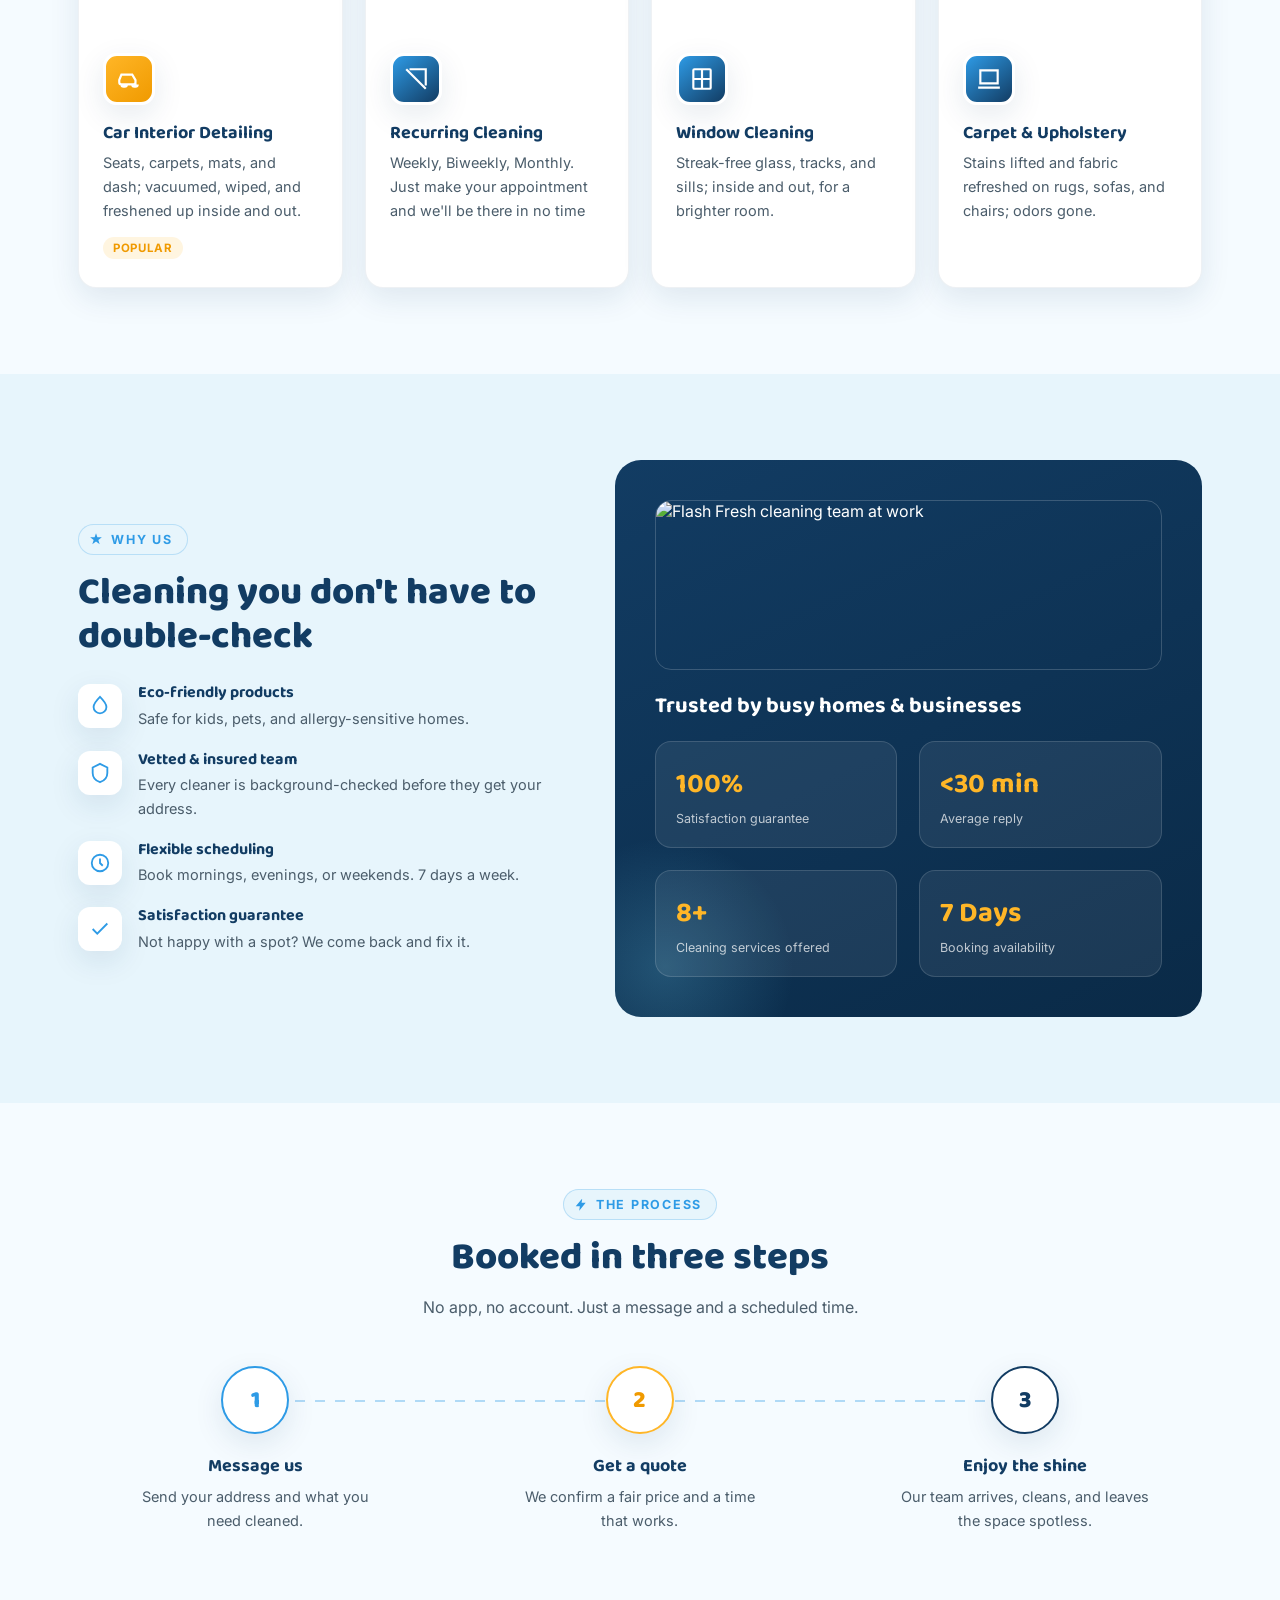
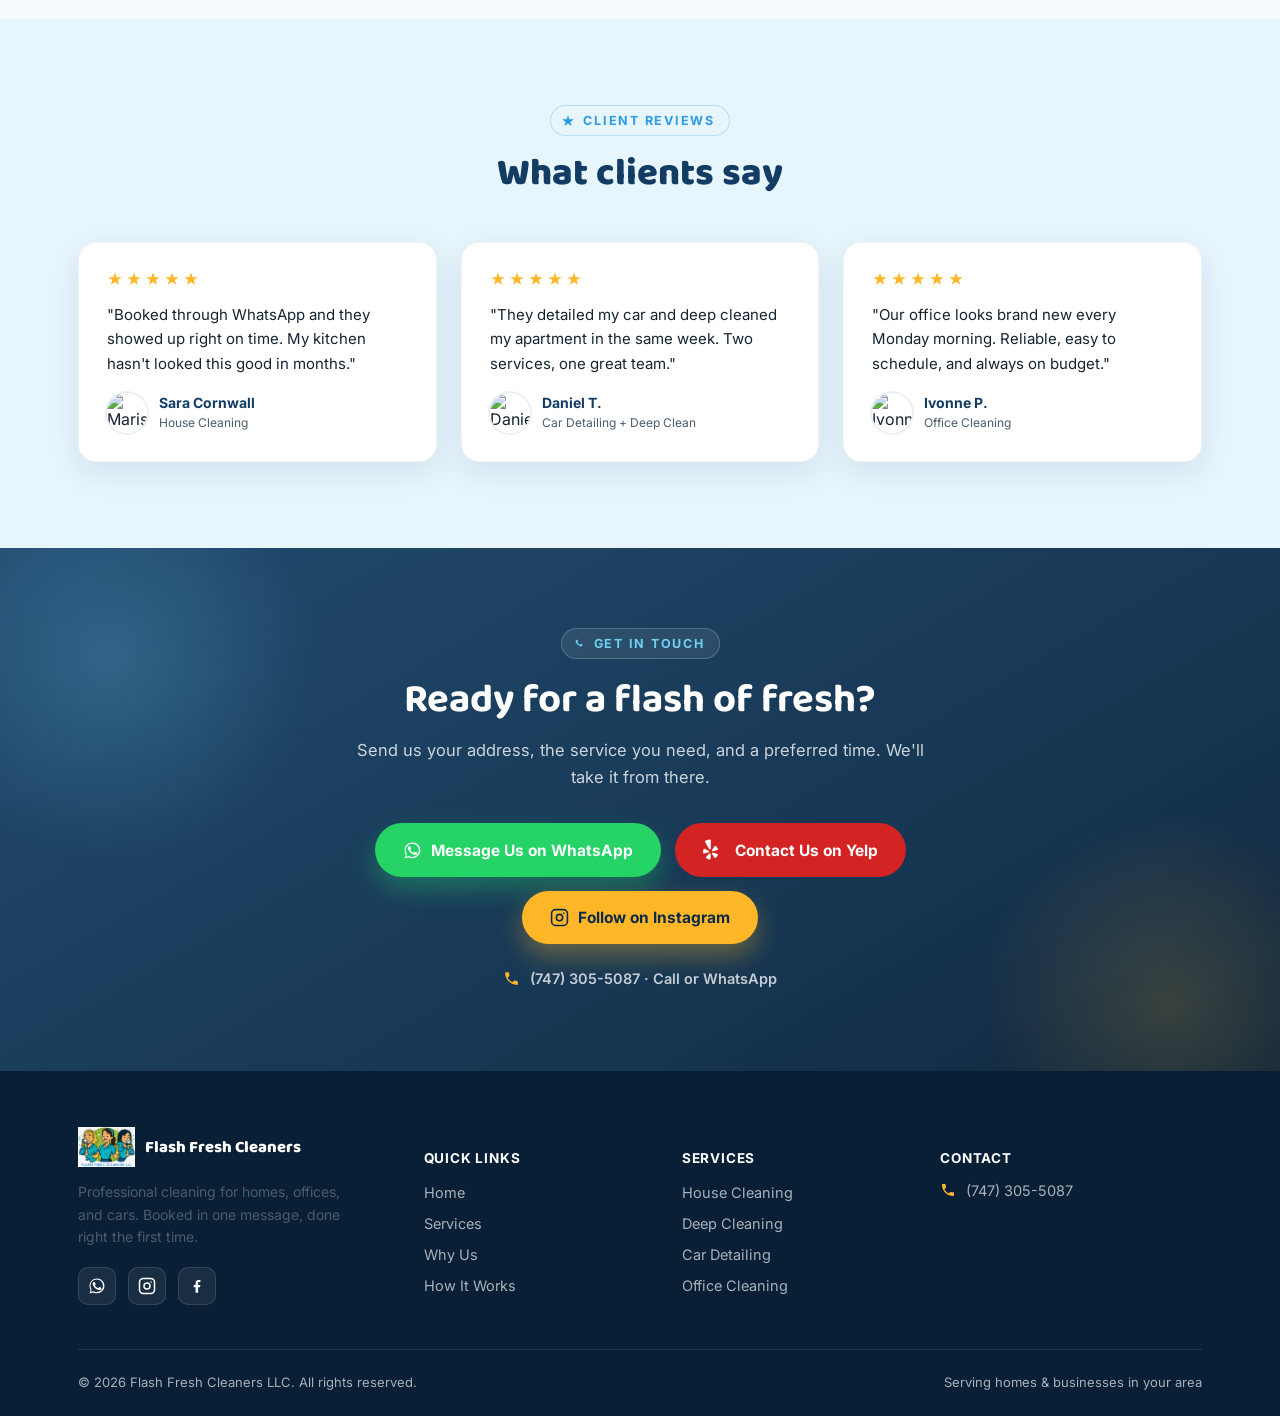
==== commit 5aa16ff9: "Change number" ====
--- a/index.html
+++ b/index.html
@@ -443,7 +443,7 @@
         <ul>
           <li class="foot-contact-item">
             <svg viewBox="0 0 24 24" fill="currentColor"><path d="M6.62 10.79a15.05 15.05 0 006.59 6.59l2.2-2.2a1 1 0 011.01-.24 11.36 11.36 0 003.57.57 1 1 0 011 1V20a1 1 0 01-1 1A17 17 0 013 4a1 1 0 011-1h3.5a1 1 0 011 1 11.36 11.36 0 00.57 3.57 1 1 0 01-.24 1.01l-2.21 2.21z"/></svg>
-            +1 747-966-0394
+            (747) 305-5087
           </li>
           
         </ul>
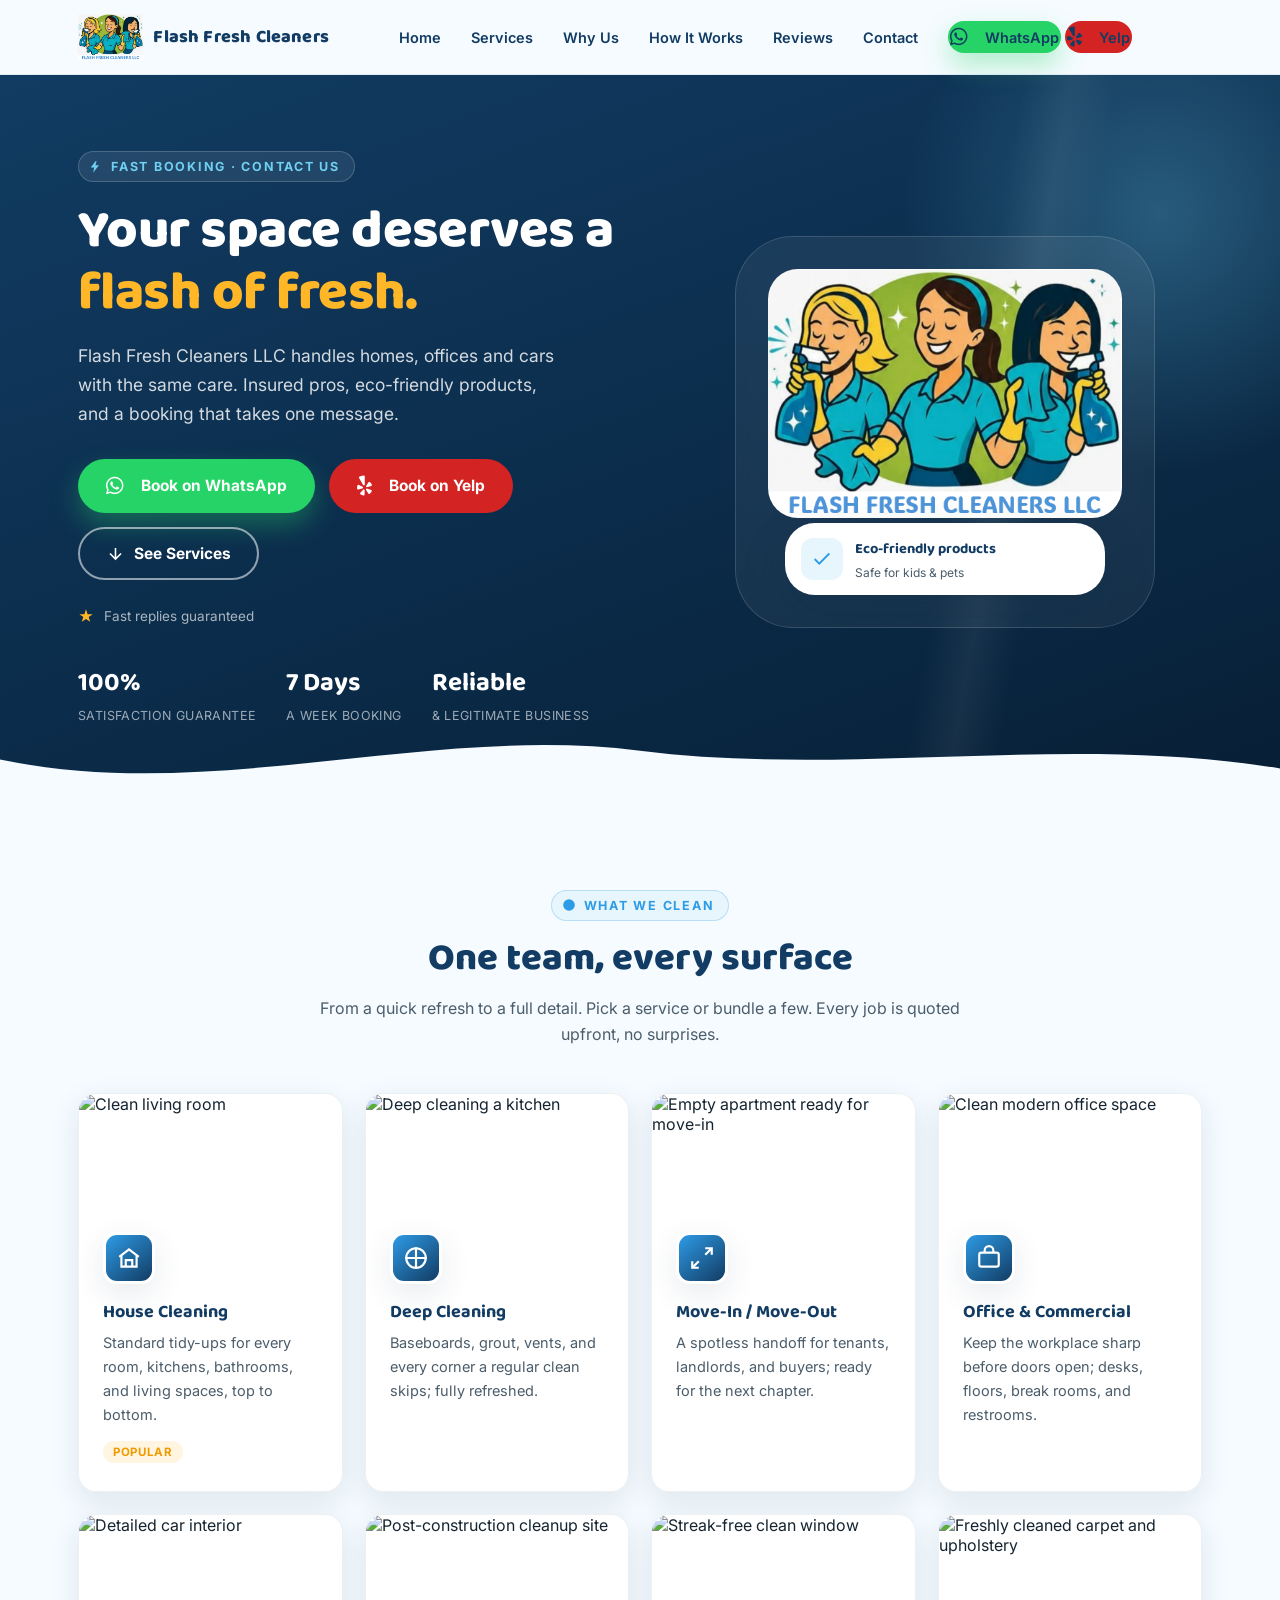
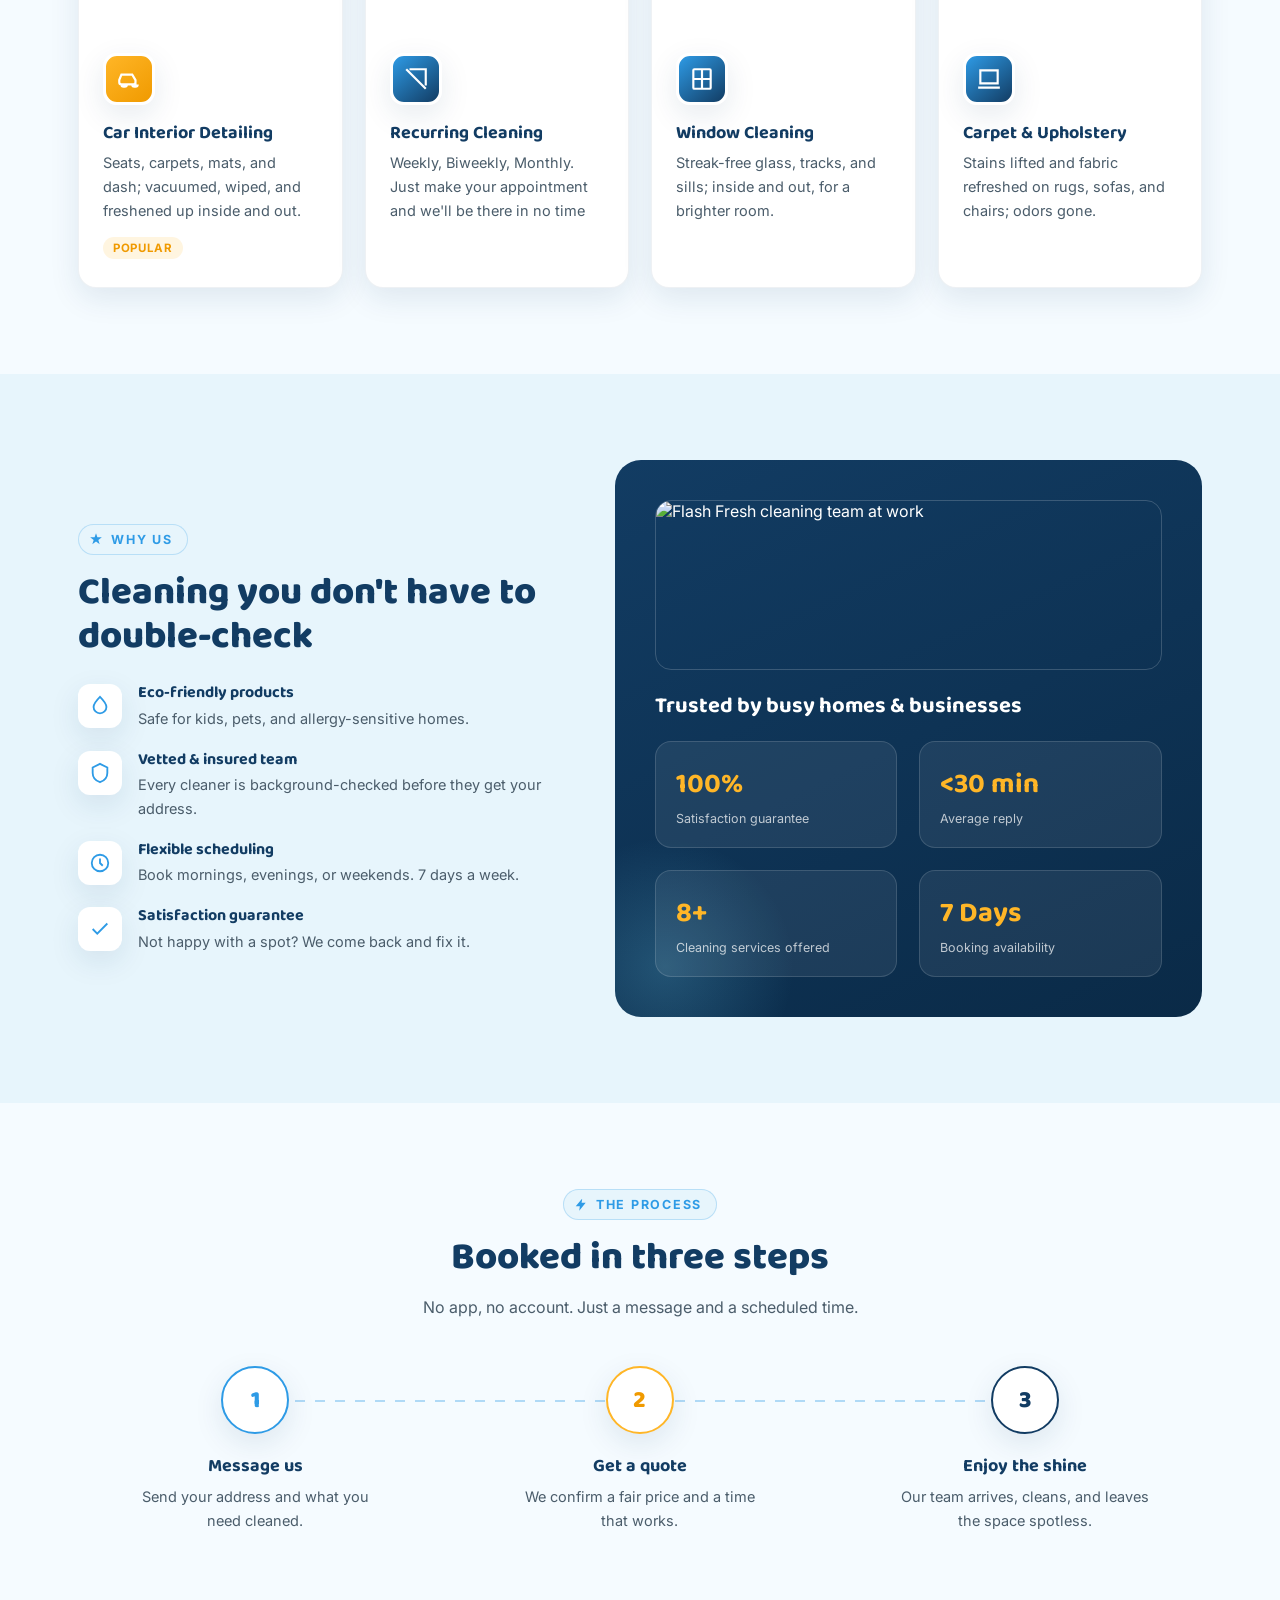
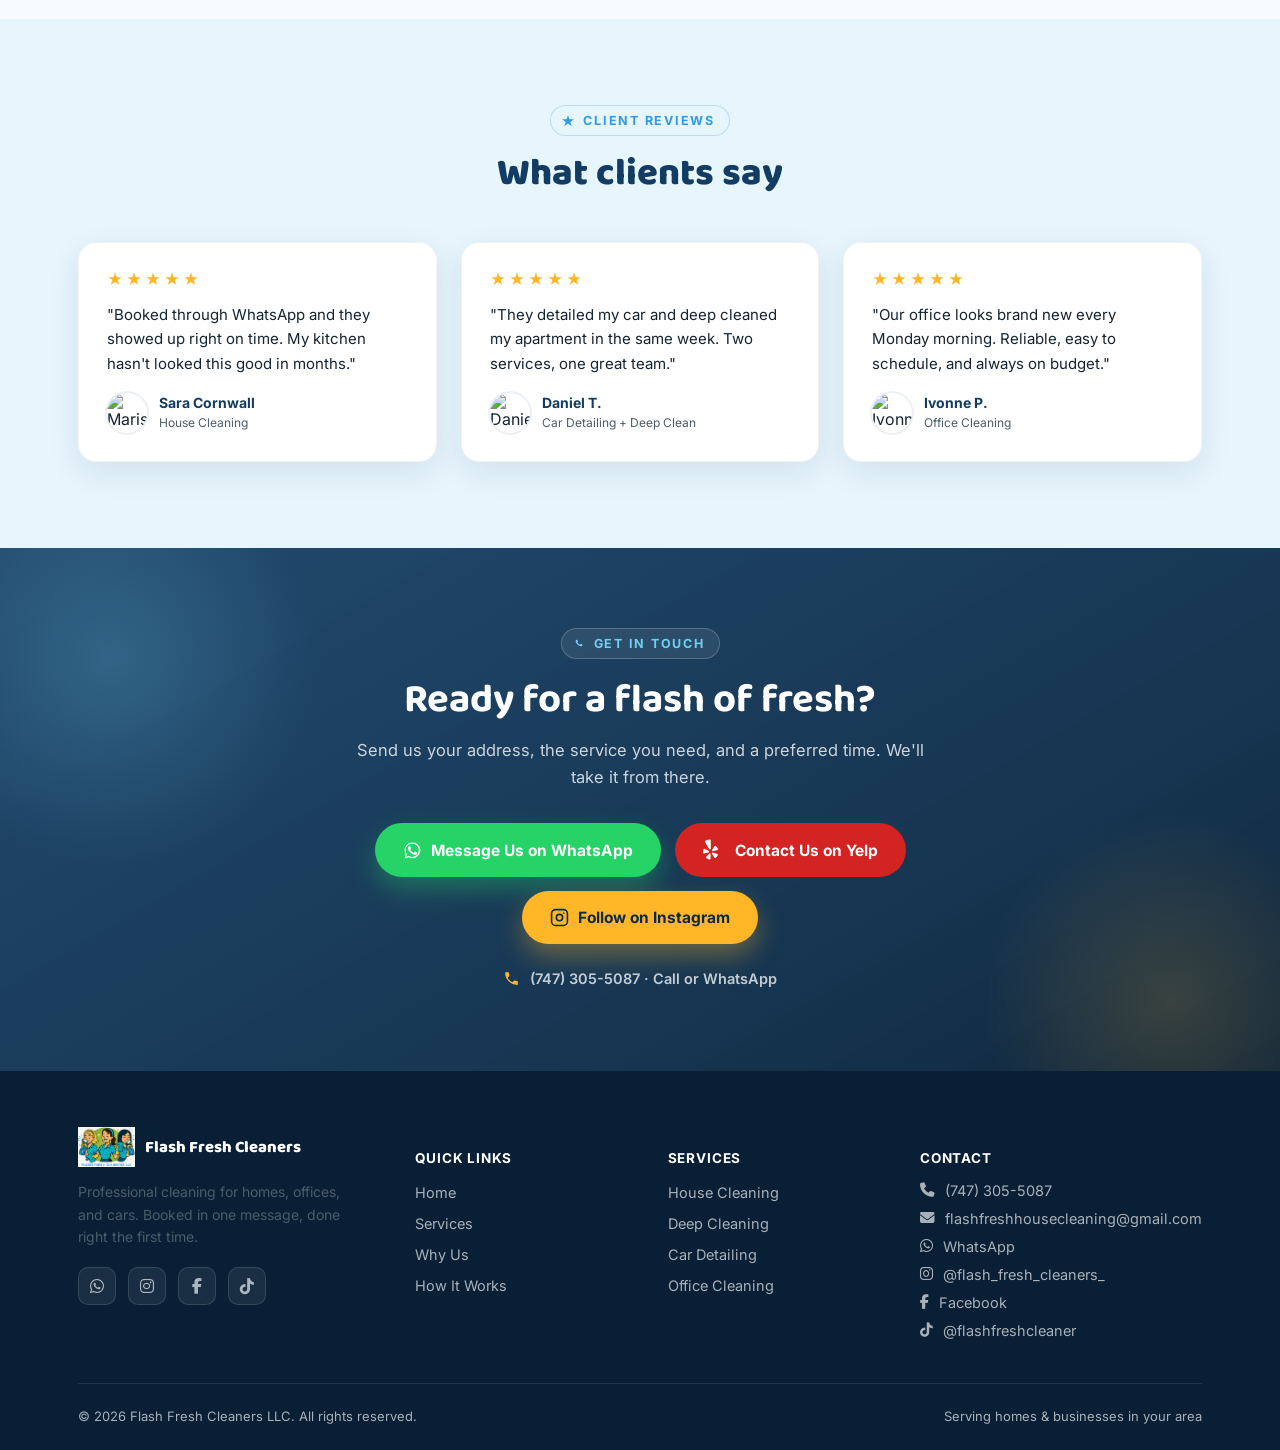
==== commit 67ed0bc5: "Update index" ====
--- a/index.html
+++ b/index.html
@@ -406,14 +406,32 @@
         </a>
         <p class="foot-desc">Professional cleaning for homes, offices, and cars. Booked in one message, done right the first time.</p>
         <div class="foot-social">
-          <a href="https://wa.me/17473055087" target="_blank" rel="noopener" aria-label="WhatsApp">
-            <svg viewBox="0 0 24 24" fill="currentColor"><path d="M17.47 14.38c-.29-.15-1.72-.85-1.99-.95-.27-.1-.46-.15-.66.15-.2.29-.76.95-.93 1.14-.17.2-.34.22-.63.07-.29-.15-1.22-.45-2.33-1.44-.86-.77-1.44-1.71-1.61-2-.17-.29-.02-.45.13-.6.13-.13.29-.34.44-.51.15-.17.2-.29.29-.49.1-.2.05-.37-.02-.51-.07-.15-.66-1.59-.9-2.18-.24-.57-.48-.5-.66-.51h-.56c-.2 0-.51.07-.78.37-.27.29-1.02 1-1.02 2.43 0 1.43 1.04 2.82 1.19 3.01.15.2 2.05 3.13 4.96 4.39.69.3 1.23.48 1.65.61.69.22 1.32.19 1.82.11.55-.08 1.72-.7 1.96-1.38.24-.68.24-1.26.17-1.38-.07-.13-.26-.2-.55-.34z"/><path d="M12.02 2C6.5 2 2.02 6.48 2.02 12c0 1.85.5 3.63 1.44 5.2L2 22l4.94-1.44c1.5.82 3.2 1.25 4.98 1.25 5.52 0 10-4.48 10-10S17.54 2 12.02 2zm0 18.29c-1.6 0-3.16-.43-4.52-1.24l-.32-.19-3.3.96.98-3.28-.21-.34a8.27 8.27 0 0 1-1.32-4.5c0-4.59 3.73-8.32 8.32-8.32s8.32 3.73 8.32 8.32-3.73 8.29-8.32 8.29z"/></svg>
+          <a href="https://wa.me/17473055087"
+            target="_blank"
+            rel="noopener"
+            aria-label="WhatsApp">
+              <i class="fa-brands fa-whatsapp"></i>
           </a>
-          <a href="https://www.instagram.com/flash_fresh_cleaners_" target="_blank" rel="noopener" aria-label="Instagram">
-            <svg viewBox="0 0 24 24" fill="none" stroke="currentColor" stroke-width="2"><rect x="2" y="2" width="20" height="20" rx="5"/><circle cx="12" cy="12" r="4"/><circle cx="17.5" cy="6.5" r="1" fill="currentColor" stroke="none"/></svg>
+
+          <a href="https://www.instagram.com/flash_fresh_cleaners_"
+            target="_blank"
+            rel="noopener"
+            aria-label="Instagram">
+              <i class="fa-brands fa-instagram"></i>
           </a>
-          <a href="https://www.facebook.com/people/Flash-fresh-cleaners-company/61579070356581/" target="_blank" rel="noopener" aria-label="Facebook">
-            <svg viewBox="0 0 24 24" fill="currentColor"><path d="M13.5 21v-7.5H16l.5-3H13.5V8.2c0-.87.24-1.46 1.5-1.46H16.6V4.14C16.3 4.1 15.3 4 14.1 4c-2.4 0-4 1.46-4 4.16V10.5H7.6v3H10.1V21h3.4z"/></svg>
+
+          <a href="https://www.facebook.com/people/Flash-fresh-cleaners-company/61579070356581/"
+            target="_blank"
+            rel="noopener"
+            aria-label="Facebook">
+              <i class="fa-brands fa-facebook-f"></i>
+          </a>
+
+          <a href="https://www.tiktok.com/@flashfreshcleaner?_r=1&_t=ZP-98QbsErbtvD"
+            target="_blank"
+            rel="noopener"
+            aria-label="TikTok">
+              <i class="fa-brands fa-tiktok"></i>
           </a>
         </div>
       </div>
@@ -440,13 +458,49 @@
 
       <div class="foot-col">
         <h5>Contact</h5>
-        <ul>
+          <ul>
+
           <li class="foot-contact-item">
-            <svg viewBox="0 0 24 24" fill="currentColor"><path d="M6.62 10.79a15.05 15.05 0 006.59 6.59l2.2-2.2a1 1 0 011.01-.24 11.36 11.36 0 003.57.57 1 1 0 011 1V20a1 1 0 01-1 1A17 17 0 013 4a1 1 0 011-1h3.5a1 1 0 011 1 11.36 11.36 0 00.57 3.57 1 1 0 01-.24 1.01l-2.21 2.21z"/></svg>
-            (747) 305-5087
+              <i class="fa-solid fa-phone"></i>
+              <a href="tel:+17473055087">(747) 305-5087</a>
           </li>
-          
-        </ul>
+
+          <li class="foot-contact-item">
+              <i class="fa-solid fa-envelope"></i>
+              <a href="mailto:flashfreshhousecleaning@gmail.com">
+                  flashfreshhousecleaning@gmail.com
+              </a>
+          </li>
+
+          <li class="foot-contact-item">
+              <i class="fa-brands fa-whatsapp"></i>
+              <a href="https://wa.me/17473055087" target="_blank">
+                  WhatsApp
+              </a>
+          </li>
+
+          <li class="foot-contact-item">
+              <i class="fa-brands fa-instagram"></i>
+              <a href="https://www.instagram.com/flash_fresh_cleaners_" target="_blank">
+                  @flash_fresh_cleaners_
+              </a>
+          </li>
+
+          <li class="foot-contact-item">
+              <i class="fa-brands fa-facebook-f"></i>
+              <a href="https://www.facebook.com/people/Flash-fresh-cleaners-company/61579070356581/" target="_blank">
+                  Facebook
+              </a>
+          </li>
+
+          <li class="foot-contact-item">
+              <i class="fa-brands fa-tiktok"></i>
+              <a href="https://www.tiktok.com/@flashfreshcleaner?_r=1&_t=ZP-98QbsErbtvD" target="_blank">
+                  @flashfreshcleaner
+              </a>
+          </li>
+
+      </ul>
       </div>
     </div>
 
